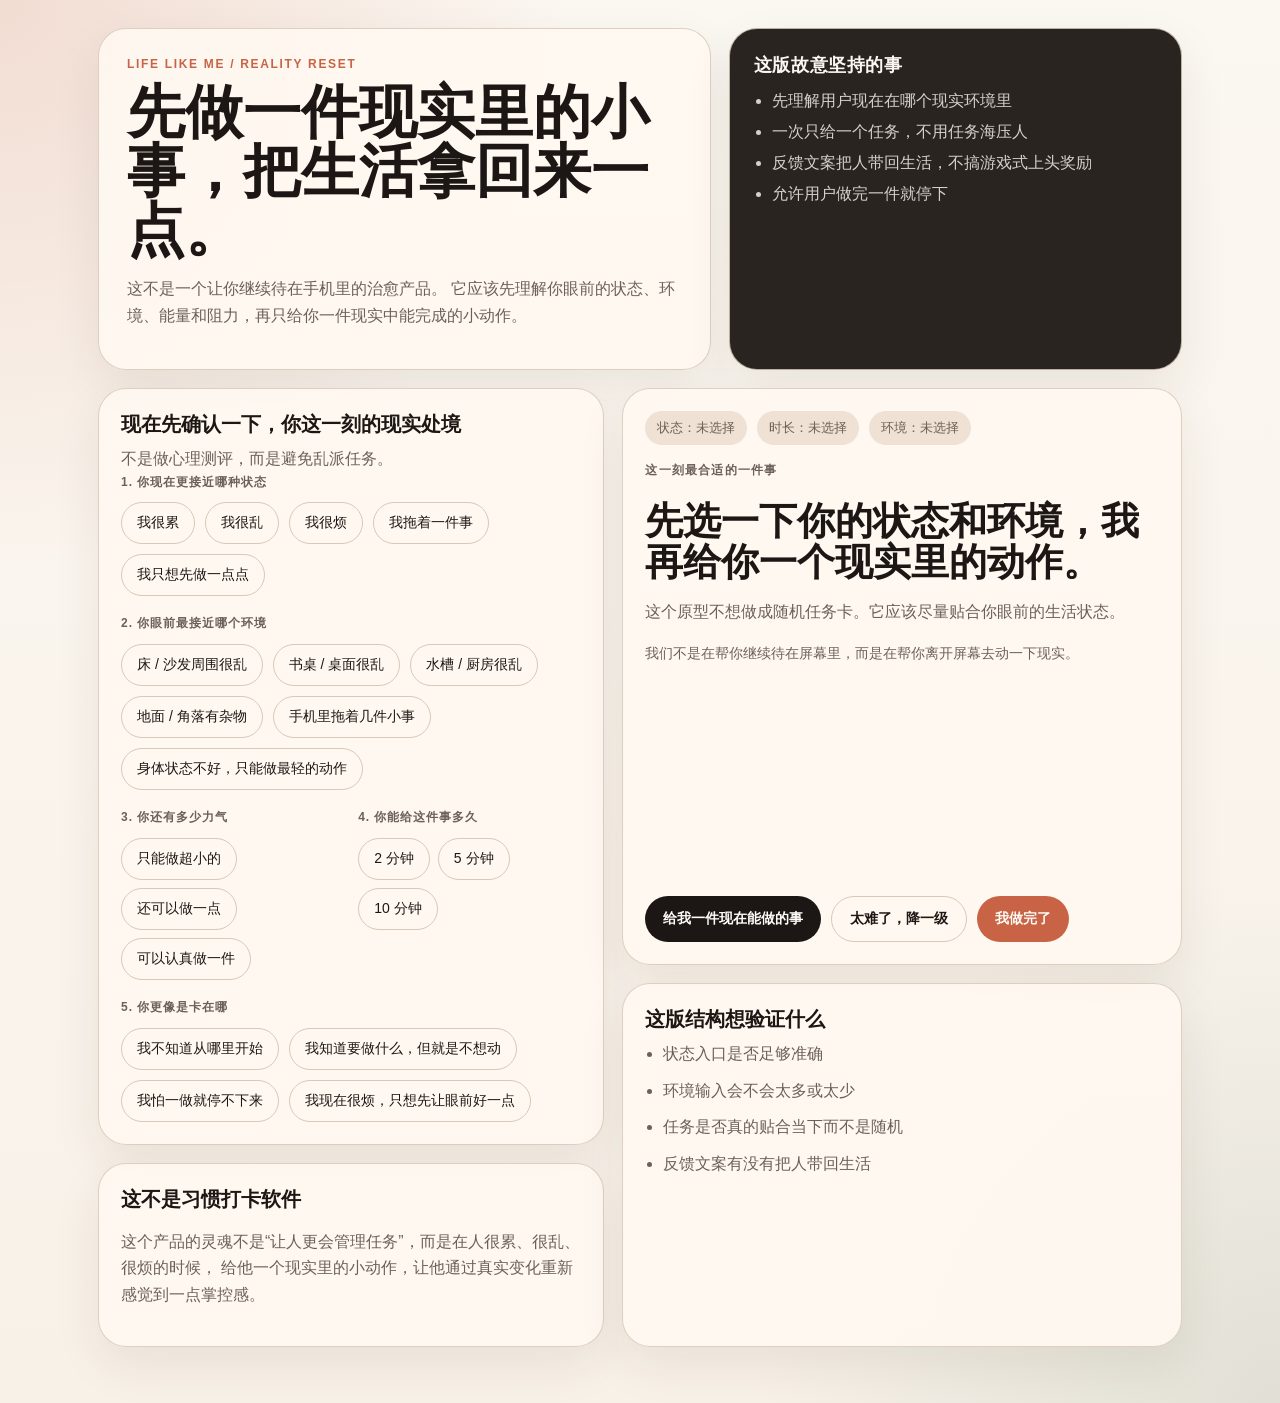
==== index.html @ c13af488 "Initial Life Like Me prototype" ====
<!doctype html>
<html lang="zh-CN">
<head>
  <meta charset="UTF-8">
  <meta name="viewport" content="width=device-width, initial-scale=1.0">
  <title>Life Like Me</title>
  <meta name="description" content="一个把用户从屏幕拉回现实生活的小程序原型。">
  <link rel="stylesheet" href="./assets/styles.css">
</head>
<body>
  <main class="page-shell">
    <section class="hero">
      <div class="hero-copy">
        <p class="eyebrow">Life Like Me / Reality Reset</p>
        <h1>先做一件现实里的小事，把生活拿回来一点。</h1>
        <p class="hero-text">
          这不是一个让你继续待在手机里的治愈产品。
          它应该先理解你眼前的状态、环境、能量和阻力，再只给你一件现实中能完成的小动作。
        </p>
      </div>
      <aside class="hero-aside">
        <h2>这版故意坚持的事</h2>
        <ul>
          <li>先理解用户现在在哪个现实环境里</li>
          <li>一次只给一个任务，不用任务海压人</li>
          <li>反馈文案把人带回生活，不搞游戏式上头奖励</li>
          <li>允许用户做完一件就停下</li>
        </ul>
      </aside>
    </section>

    <section class="content-grid">
      <div class="left-column">
        <section class="panel intake-panel">
          <div class="section-head">
            <h3>现在先确认一下，你这一刻的现实处境</h3>
            <p>不是做心理测评，而是避免乱派任务。</p>
          </div>

          <div class="field-group">
            <p class="field-label">1. 你现在更接近哪种状态</p>
            <div class="chips" id="stateChips"></div>
          </div>

          <div class="field-group">
            <p class="field-label">2. 你眼前最接近哪个环境</p>
            <div class="chips" id="environmentChips"></div>
          </div>

          <div class="field-group two-up">
            <div>
              <p class="field-label">3. 你还有多少力气</p>
              <div class="chips compact" id="energyChips"></div>
            </div>
            <div>
              <p class="field-label">4. 你能给这件事多久</p>
              <div class="chips compact" id="timeChips"></div>
            </div>
          </div>

          <div class="field-group">
            <p class="field-label">5. 你更像是卡在哪</p>
            <div class="chips" id="blockerChips"></div>
          </div>
        </section>

        <section class="panel soul-panel">
          <h3>这不是习惯打卡软件</h3>
          <p>
            这个产品的灵魂不是“让人更会管理任务”，而是在人很累、很乱、很烦的时候，
            给他一个现实里的小动作，让他通过真实变化重新感觉到一点掌控感。
          </p>
        </section>
      </div>

      <div class="right-column">
        <section class="panel task-panel">
          <div class="task-meta">
            <span class="pill" id="statePill">状态：未选择</span>
            <span class="pill" id="timePill">时长：未选择</span>
            <span class="pill" id="contextPill">环境：未选择</span>
          </div>

          <p class="task-kicker">这一刻最合适的一件事</p>
          <h2 class="task-title" id="taskTitle">先选一下你的状态和环境，我再给你一个现实里的动作。</h2>
          <p class="task-text" id="taskDescription">
            这个原型不想做成随机任务卡。它应该尽量贴合你眼前的生活状态。
          </p>
          <p class="task-why" id="taskWhy">
            我们不是在帮你继续待在屏幕里，而是在帮你离开屏幕去动一下现实。
          </p>

          <div class="actions">
            <button class="button button-primary" id="generateButton" type="button">给我一件现在能做的事</button>
            <button class="button button-secondary" id="easierButton" type="button">太难了，降一级</button>
            <button class="button button-accent" id="doneButton" type="button">我做完了</button>
          </div>
        </section>

        <section class="panel feedback-panel" id="feedbackCard">
          <p class="feedback-kicker">完成后的话</p>
          <p class="feedback-quote" id="feedbackQuote">这个地方现在更属于你了。</p>
          <p class="feedback-body" id="feedbackBody">
            一件也算，停在这里也可以。
          </p>
        </section>

        <section class="panel structure-panel">
          <h3>这版结构想验证什么</h3>
          <ul>
            <li>状态入口是否足够准确</li>
            <li>环境输入会不会太多或太少</li>
            <li>任务是否真的贴合当下而不是随机</li>
            <li>反馈文案有没有把人带回生活</li>
          </ul>
        </section>
      </div>
    </section>
  </main>

  <script src="./assets/app.js"></script>
</body>
</html>
---- assets/styles.css ----
:root {
  --paper: #f8f1e8;
  --paper-strong: #fff8f1;
  --ink: #1c1714;
  --muted: #6c6158;
  --line: #d8c9b8;
  --accent: #c86445;
  --accent-2: #577764;
  --soft-orange: #fff0e7;
  --soft-green: #eef4ef;
  --shadow: 0 18px 48px rgba(55, 34, 18, 0.08);
}

* {
  box-sizing: border-box;
}

html, body {
  margin: 0;
  padding: 0;
  min-height: 100%;
}

body {
  font-family: "Noto Sans SC", "PingFang SC", "Microsoft YaHei", sans-serif;
  color: var(--ink);
  background:
    radial-gradient(circle at left top, rgba(200, 100, 69, 0.18), transparent 30%),
    radial-gradient(circle at right bottom, rgba(87, 119, 100, 0.14), transparent 28%),
    linear-gradient(180deg, #fbf7f1 0%, var(--paper) 100%);
}

.page-shell {
  max-width: 1120px;
  margin: 0 auto;
  padding: 28px 18px 56px;
}

.hero {
  display: grid;
  grid-template-columns: 1.15fr 0.85fr;
  gap: 18px;
  margin-bottom: 18px;
}

.hero-copy,
.hero-aside,
.panel {
  background: rgba(255, 249, 241, 0.9);
  border: 1px solid rgba(216, 201, 184, 0.85);
  border-radius: 28px;
  box-shadow: var(--shadow);
}

.hero-copy {
  padding: 28px 28px 24px;
}

.hero-aside {
  padding: 24px;
  background: rgba(29, 23, 20, 0.94);
  color: #fbf6ef;
}

.eyebrow {
  margin: 0 0 12px;
  color: var(--accent);
  text-transform: uppercase;
  letter-spacing: 0.14em;
  font-size: 12px;
  font-weight: 700;
}

h1 {
  margin: 0 0 14px;
  font-family: "Georgia", "Times New Roman", serif;
  font-size: clamp(34px, 5vw, 58px);
  line-height: 1.02;
}

.hero-text,
.panel p,
.panel li {
  color: var(--muted);
  line-height: 1.65;
}

.hero-aside h2 {
  margin: 0 0 14px;
  font-size: 18px;
  letter-spacing: 0.03em;
}

.hero-aside ul {
  margin: 0;
  padding-left: 18px;
  display: grid;
  gap: 10px;
}

.hero-aside li {
  color: rgba(251, 246, 239, 0.82);
}

.content-grid {
  display: grid;
  grid-template-columns: 0.95fr 1.05fr;
  gap: 18px;
}

.left-column,
.right-column {
  display: grid;
  gap: 18px;
}

.panel {
  padding: 22px;
}

.section-head h3,
.panel h3 {
  margin: 0 0 8px;
  font-size: 20px;
}

.section-head p {
  margin: 0;
}

.field-group + .field-group {
  margin-top: 18px;
}

.field-label {
  margin: 0 0 10px;
  font-size: 12px;
  text-transform: uppercase;
  letter-spacing: 0.08em;
  font-weight: 700;
  color: var(--muted);
}

.two-up {
  display: grid;
  grid-template-columns: 1fr 1fr;
  gap: 14px;
}

.chips {
  display: flex;
  flex-wrap: wrap;
  gap: 10px;
}

.compact {
  gap: 8px;
}

.chip {
  border: 1px solid var(--line);
  background: var(--paper-strong);
  border-radius: 999px;
  padding: 11px 15px;
  color: var(--ink);
  font-size: 14px;
  cursor: pointer;
  transition: transform 140ms ease, border-color 140ms ease, background 140ms ease;
}

.chip:hover,
.chip.active {
  transform: translateY(-1px);
  border-color: var(--accent);
  background: var(--soft-orange);
}

.chip.alt:hover,
.chip.alt.active {
  border-color: var(--accent-2);
  background: var(--soft-green);
}

.task-panel {
  display: flex;
  flex-direction: column;
  gap: 16px;
  min-height: 430px;
}

.task-meta {
  display: flex;
  flex-wrap: wrap;
  gap: 10px;
}

.pill {
  background: #efe2d4;
  border-radius: 999px;
  padding: 8px 12px;
  font-size: 13px;
  color: var(--muted);
}

.task-kicker,
.feedback-kicker {
  margin: 0;
  font-size: 12px;
  text-transform: uppercase;
  letter-spacing: 0.1em;
  color: var(--accent);
  font-weight: 700;
}

.task-title {
  margin: 4px 0 0;
  font-family: "Georgia", "Times New Roman", serif;
  font-size: clamp(28px, 3.2vw, 38px);
  line-height: 1.08;
}

.task-text,
.task-why {
  margin: 0;
}

.task-why {
  font-size: 14px;
}

.actions {
  display: flex;
  flex-wrap: wrap;
  gap: 10px;
  margin-top: auto;
}

.button {
  border: 0;
  border-radius: 999px;
  padding: 13px 18px;
  cursor: pointer;
  font-size: 14px;
  font-weight: 700;
  transition: transform 140ms ease, opacity 140ms ease;
}

.button:hover {
  transform: translateY(-1px);
  opacity: 0.95;
}

.button-primary {
  background: var(--ink);
  color: #fffdf9;
}

.button-secondary {
  background: var(--paper-strong);
  color: var(--ink);
  border: 1px solid var(--line);
}

.button-accent {
  background: var(--accent);
  color: #fffaf6;
}

.feedback-panel {
  display: none;
}

.feedback-panel.show {
  display: block;
}

.feedback-quote {
  margin: 6px 0 12px;
  font-family: "Georgia", "Times New Roman", serif;
  font-size: 28px;
  line-height: 1.4;
  color: var(--ink);
}

.feedback-body {
  margin: 0;
}

.structure-panel ul {
  margin: 0;
  padding-left: 18px;
  display: grid;
  gap: 10px;
}

@media (max-width: 920px) {
  .hero,
  .content-grid,
  .two-up {
    grid-template-columns: 1fr;
  }

  .page-shell {
    padding: 18px 14px 40px;
  }
}
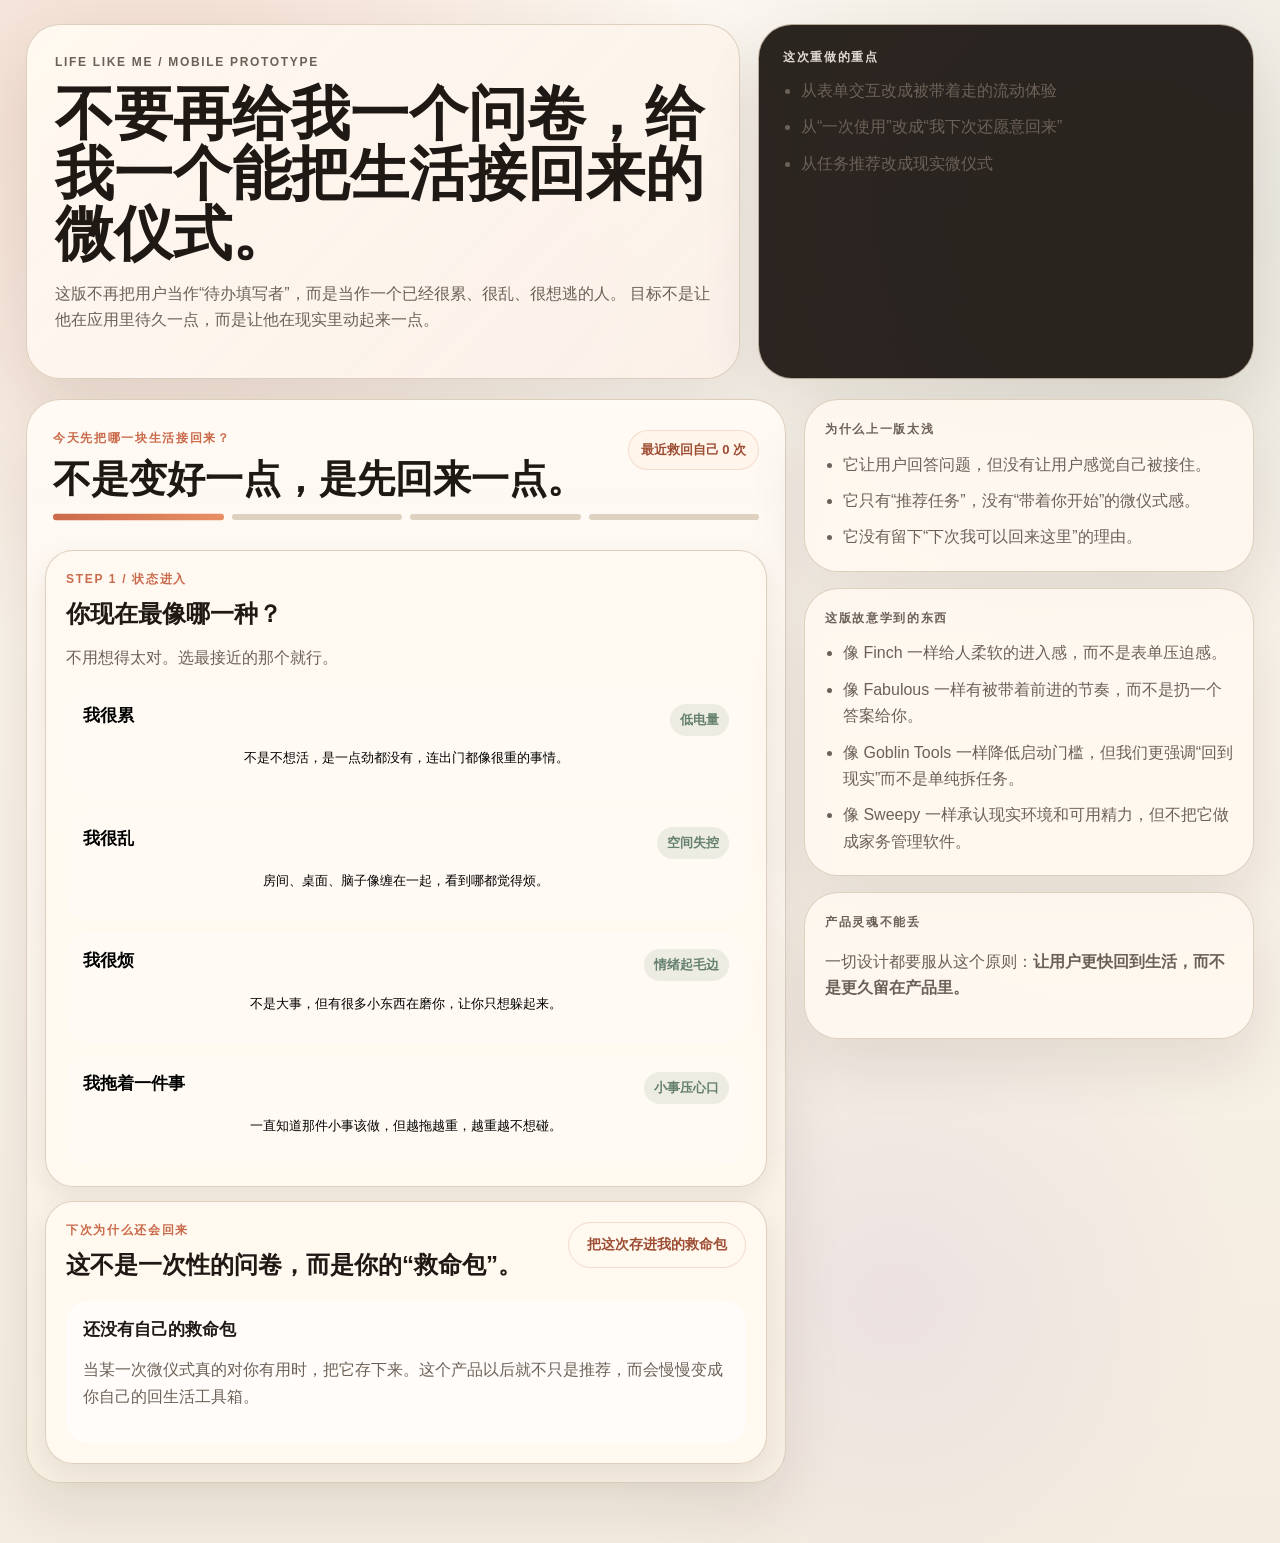
==== commit 521cebc7: "Redesign prototype flow and mobile interaction" ====
--- a/index.html
+++ b/index.html
@@ -4,117 +4,153 @@
   <meta charset="UTF-8">
   <meta name="viewport" content="width=device-width, initial-scale=1.0">
   <title>Life Like Me</title>
-  <meta name="description" content="一个把用户从屏幕拉回现实生活的小程序原型。">
+  <meta name="description" content="一个把人从网络里轻轻带回现实生活的微仪式产品原型。">
   <link rel="stylesheet" href="./assets/styles.css">
 </head>
 <body>
   <main class="page-shell">
-    <section class="hero">
-      <div class="hero-copy">
-        <p class="eyebrow">Life Like Me / Reality Reset</p>
-        <h1>先做一件现实里的小事，把生活拿回来一点。</h1>
-        <p class="hero-text">
-          这不是一个让你继续待在手机里的治愈产品。
-          它应该先理解你眼前的状态、环境、能量和阻力，再只给你一件现实中能完成的小动作。
+    <section class="intro-band">
+      <div class="intro-copy">
+        <p class="eyebrow">Life Like Me / Mobile Prototype</p>
+        <h1>不要再给我一个问卷，给我一个能把生活接回来的微仪式。</h1>
+        <p>
+          这版不再把用户当作“待办填写者”，而是当作一个已经很累、很乱、很想逃的人。
+          目标不是让他在应用里待久一点，而是让他在现实里动起来一点。
         </p>
       </div>
-      <aside class="hero-aside">
-        <h2>这版故意坚持的事</h2>
+      <div class="intro-note">
+        <p class="note-label">这次重做的重点</p>
         <ul>
-          <li>先理解用户现在在哪个现实环境里</li>
-          <li>一次只给一个任务，不用任务海压人</li>
-          <li>反馈文案把人带回生活，不搞游戏式上头奖励</li>
-          <li>允许用户做完一件就停下</li>
+          <li>从表单交互改成被带着走的流动体验</li>
+          <li>从“一次使用”改成“我下次还愿意回来”</li>
+          <li>从任务推荐改成现实微仪式</li>
         </ul>
-      </aside>
+      </div>
     </section>
 
-    <section class="content-grid">
-      <div class="left-column">
-        <section class="panel intake-panel">
-          <div class="section-head">
-            <h3>现在先确认一下，你这一刻的现实处境</h3>
-            <p>不是做心理测评，而是避免乱派任务。</p>
+    <section class="experience-grid">
+      <section class="phone-stage">
+        <div class="phone-shell">
+          <div class="phone-topbar">
+            <div>
+              <p class="top-label">今天先把哪一块生活接回来？</p>
+              <h2 class="top-title">不是变好一点，是先回来一点。</h2>
+            </div>
+            <div class="return-chip" id="returnChip">最近救回自己 0 次</div>
           </div>
 
-          <div class="field-group">
-            <p class="field-label">1. 你现在更接近哪种状态</p>
-            <div class="chips" id="stateChips"></div>
+          <div class="progress-strip">
+            <div class="progress-dot is-active" data-step-dot="0"></div>
+            <div class="progress-dot" data-step-dot="1"></div>
+            <div class="progress-dot" data-step-dot="2"></div>
+            <div class="progress-dot" data-step-dot="3"></div>
           </div>
 
-          <div class="field-group">
-            <p class="field-label">2. 你眼前最接近哪个环境</p>
-            <div class="chips" id="environmentChips"></div>
-          </div>
+          <section class="panel hero-panel is-active" data-step="0">
+            <p class="panel-kicker">Step 1 / 状态进入</p>
+            <h3>你现在最像哪一种？</h3>
+            <p class="panel-copy">不用想得太对。选最接近的那个就行。</p>
+            <div class="state-stack" id="stateCards"></div>
+          </section>
 
-          <div class="field-group two-up">
-            <div>
-              <p class="field-label">3. 你还有多少力气</p>
-              <div class="chips compact" id="energyChips"></div>
+          <section class="panel scene-panel" data-step="1">
+            <p class="panel-kicker">Step 2 / 现实落点</p>
+            <h3>你现在最卡的是哪里？</h3>
+            <p class="panel-copy">不是泛泛地说“我很乱”，而是这一刻最难受的是哪一块现实。</p>
+            <div class="scene-grid" id="sceneCards"></div>
+          </section>
+
+          <section class="panel support-panel" data-step="2">
+            <p class="panel-kicker">Step 3 / 帮法选择</p>
+            <h3>这一次，你想怎么被帮？</h3>
+            <p class="panel-copy">你只选这一刻需要的帮法，不需要一次把自己修好。</p>
+            <div class="support-list" id="supportCards"></div>
+          </section>
+
+          <section class="panel ritual-panel" data-step="3">
+            <div class="ritual-meta">
+              <span class="meta-pill" id="statePill">状态：未选择</span>
+              <span class="meta-pill" id="scenePill">场景：未选择</span>
             </div>
-            <div>
-              <p class="field-label">4. 你能给这件事多久</p>
-              <div class="chips compact" id="timeChips"></div>
+
+            <p class="panel-kicker">Step 4 / 现实微仪式</p>
+            <h3 class="ritual-title" id="ritualTitle">先选前面的状态，我再把这一刻的微仪式递给你。</h3>
+            <p class="ritual-subtitle" id="ritualSubtitle">这次不是问卷终点，而是一次现实中的开始。</p>
+
+            <div class="ritual-card">
+              <div class="ritual-body">
+                <p class="ritual-body-kicker">现在只做这一件</p>
+                <ol class="ritual-steps" id="ritualSteps">
+                  <li>先选你现在最接近的状态</li>
+                  <li>再告诉我现实里最卡的是哪里</li>
+                  <li>再选这次你想怎么被帮</li>
+                </ol>
+              </div>
+              <div class="ritual-footer">
+                <p class="timer-label">这次给自己多久？</p>
+                <div class="timer-row" id="timerChips"></div>
+                <div class="timer-box">
+                  <div>
+                    <p class="timer-caption">现在这个微仪式会持续</p>
+                    <p class="timer-value" id="timerValue">02:00</p>
+                  </div>
+                  <div class="timer-actions">
+                    <button class="button button-primary" id="startButton" type="button">开始这次微仪式</button>
+                    <button class="button button-secondary" id="lighterButton" type="button">太重了，换更轻的</button>
+                  </div>
+                </div>
+              </div>
             </div>
-          </div>
 
-          <div class="field-group">
-            <p class="field-label">5. 你更像是卡在哪</p>
-            <div class="chips" id="blockerChips"></div>
-          </div>
+            <div class="live-prompt" id="livePrompt">
+              <p>先做这一件就够了。做完停下，也算把自己接回来了一点。</p>
+            </div>
+
+            <div class="completion-panel" id="completionPanel">
+              <p class="completion-kicker">做完以后，现实里有什么变了？</p>
+              <div class="completion-options" id="completionOptions"></div>
+              <div class="completion-result" id="completionResult"></div>
+            </div>
+          </section>
+
+          <section class="panel revisit-panel">
+            <div class="revisit-head">
+              <div>
+                <p class="panel-kicker">下次为什么还会回来</p>
+                <h3>这不是一次性的问卷，而是你的“救命包”。</h3>
+              </div>
+              <button class="button button-ghost" id="savePackButton" type="button">把这次存进我的救命包</button>
+            </div>
+            <div class="saved-packs" id="savedPacks"></div>
+          </section>
+        </div>
+      </section>
+
+      <aside class="strategy-column">
+        <section class="strategy-card">
+          <p class="strategy-kicker">为什么上一版太浅</p>
+          <ul>
+            <li>它让用户回答问题，但没有让用户感觉自己被接住。</li>
+            <li>它只有“推荐任务”，没有“带着你开始”的微仪式感。</li>
+            <li>它没有留下“下次我可以回来这里”的理由。</li>
+          </ul>
         </section>
 
-        <section class="panel soul-panel">
-          <h3>这不是习惯打卡软件</h3>
-          <p>
-            这个产品的灵魂不是“让人更会管理任务”，而是在人很累、很乱、很烦的时候，
-            给他一个现实里的小动作，让他通过真实变化重新感觉到一点掌控感。
-          </p>
-        </section>
-      </div>
-
-      <div class="right-column">
-        <section class="panel task-panel">
-          <div class="task-meta">
-            <span class="pill" id="statePill">状态：未选择</span>
-            <span class="pill" id="timePill">时长：未选择</span>
-            <span class="pill" id="contextPill">环境：未选择</span>
-          </div>
-
-          <p class="task-kicker">这一刻最合适的一件事</p>
-          <h2 class="task-title" id="taskTitle">先选一下你的状态和环境，我再给你一个现实里的动作。</h2>
-          <p class="task-text" id="taskDescription">
-            这个原型不想做成随机任务卡。它应该尽量贴合你眼前的生活状态。
-          </p>
-          <p class="task-why" id="taskWhy">
-            我们不是在帮你继续待在屏幕里，而是在帮你离开屏幕去动一下现实。
-          </p>
-
-          <div class="actions">
-            <button class="button button-primary" id="generateButton" type="button">给我一件现在能做的事</button>
-            <button class="button button-secondary" id="easierButton" type="button">太难了，降一级</button>
-            <button class="button button-accent" id="doneButton" type="button">我做完了</button>
-          </div>
+        <section class="strategy-card">
+          <p class="strategy-kicker">这版故意学到的东西</p>
+          <ul>
+            <li>像 Finch 一样给人柔软的进入感，而不是表单压迫感。</li>
+            <li>像 Fabulous 一样有被带着前进的节奏，而不是扔一个答案给你。</li>
+            <li>像 Goblin Tools 一样降低启动门槛，但我们更强调“回到现实”而不是单纯拆任务。</li>
+            <li>像 Sweepy 一样承认现实环境和可用精力，但不把它做成家务管理软件。</li>
+          </ul>
         </section>
 
-        <section class="panel feedback-panel" id="feedbackCard">
-          <p class="feedback-kicker">完成后的话</p>
-          <p class="feedback-quote" id="feedbackQuote">这个地方现在更属于你了。</p>
-          <p class="feedback-body" id="feedbackBody">
-            一件也算，停在这里也可以。
-          </p>
+        <section class="strategy-card">
+          <p class="strategy-kicker">产品灵魂不能丢</p>
+          <p>一切设计都要服从这个原则：<strong>让用户更快回到生活，而不是更久留在产品里。</strong></p>
         </section>
-
-        <section class="panel structure-panel">
-          <h3>这版结构想验证什么</h3>
-          <ul>
-            <li>状态入口是否足够准确</li>
-            <li>环境输入会不会太多或太少</li>
-            <li>任务是否真的贴合当下而不是随机</li>
-            <li>反馈文案有没有把人带回生活</li>
-          </ul>
-        </section>
-      </div>
+      </aside>
     </section>
   </main>
 
--- a/assets/styles.css
+++ b/assets/styles.css
@@ -1,306 +1,402 @@
 :root {
-  --paper: #f8f1e8;
-  --paper-strong: #fff8f1;
-  --ink: #1c1714;
+  --paper: #f4ecdf;
+  --paper-strong: rgba(255, 249, 241, 0.95);
+  --paper-dark: #1f1915;
+  --ink: #1f1915;
   --muted: #6c6158;
-  --line: #d8c9b8;
-  --accent: #c86445;
-  --accent-2: #577764;
-  --soft-orange: #fff0e7;
-  --soft-green: #eef4ef;
-  --shadow: 0 18px 48px rgba(55, 34, 18, 0.08);
-}
-
-* {
-  box-sizing: border-box;
-}
-
-html, body {
-  margin: 0;
-  padding: 0;
-  min-height: 100%;
-}
+  --line: #d7c7b4;
+  --accent: #ca6a4a;
+  --accent-deep: #9e4d33;
+  --sage: #65806f;
+  --sage-soft: #edf4ef;
+  --peach-soft: #fff0e8;
+  --lavender-soft: #f4efff;
+  --shadow: 0 28px 60px rgba(41, 24, 10, 0.09);
+  --shadow-light: 0 10px 28px rgba(41, 24, 10, 0.08);
+  --radius-xl: 34px;
+  --radius-lg: 24px;
+  --radius-md: 18px;
+}
+
+* { box-sizing: border-box; }
+html, body { margin: 0; padding: 0; min-height: 100%; }
 
 body {
   font-family: "Noto Sans SC", "PingFang SC", "Microsoft YaHei", sans-serif;
   color: var(--ink);
   background:
-    radial-gradient(circle at left top, rgba(200, 100, 69, 0.18), transparent 30%),
-    radial-gradient(circle at right bottom, rgba(87, 119, 100, 0.14), transparent 28%),
-    linear-gradient(180deg, #fbf7f1 0%, var(--paper) 100%);
+    radial-gradient(circle at 12% 8%, rgba(202, 106, 74, 0.2), transparent 30%),
+    radial-gradient(circle at 88% 14%, rgba(101, 128, 111, 0.16), transparent 26%),
+    radial-gradient(circle at 70% 84%, rgba(182, 150, 220, 0.14), transparent 22%),
+    linear-gradient(180deg, #fbf6ef 0%, var(--paper) 100%);
 }
 
 .page-shell {
-  max-width: 1120px;
+  max-width: 1260px;
   margin: 0 auto;
-  padding: 28px 18px 56px;
-}
-
-.hero {
+  padding: 24px 16px 60px;
+}
+
+.intro-band,
+.experience-grid {
   display: grid;
-  grid-template-columns: 1.15fr 0.85fr;
   gap: 18px;
-  margin-bottom: 18px;
-}
-
-.hero-copy,
-.hero-aside,
-.panel {
-  background: rgba(255, 249, 241, 0.9);
-  border: 1px solid rgba(216, 201, 184, 0.85);
-  border-radius: 28px;
+}
+
+.intro-band { grid-template-columns: 1.18fr 0.82fr; margin-bottom: 20px; }
+.experience-grid { grid-template-columns: minmax(0, 760px) minmax(280px, 1fr); align-items: start; }
+
+.intro-copy,
+.intro-note,
+.phone-shell,
+.strategy-card {
+  border: 1px solid rgba(215, 199, 180, 0.82);
+  border-radius: var(--radius-xl);
   box-shadow: var(--shadow);
 }
 
-.hero-copy {
-  padding: 28px 28px 24px;
-}
-
-.hero-aside {
+.intro-copy {
+  padding: 28px;
+  background: linear-gradient(135deg, rgba(255, 249, 241, 0.98), rgba(251, 240, 232, 0.92));
+}
+
+.intro-note {
   padding: 24px;
-  background: rgba(29, 23, 20, 0.94);
-  color: #fbf6ef;
-}
-
-.eyebrow {
+  background: rgba(30, 24, 20, 0.94);
+  color: rgba(255, 248, 241, 0.95);
+}
+
+.eyebrow,
+.note-label,
+.panel-kicker,
+.strategy-kicker,
+.top-label,
+.completion-kicker,
+.ritual-body-kicker {
   margin: 0 0 12px;
-  color: var(--accent);
+  font-size: 12px;
   text-transform: uppercase;
   letter-spacing: 0.14em;
-  font-size: 12px;
   font-weight: 700;
 }
+
+.eyebrow,
+.panel-kicker,
+.top-label,
+.completion-kicker,
+.ritual-body-kicker { color: var(--accent); }
+
+.note-label,
+.intro-note li,
+.intro-note p { color: rgba(255, 248, 241, 0.86); }
 
 h1 {
   margin: 0 0 14px;
   font-family: "Georgia", "Times New Roman", serif;
-  font-size: clamp(34px, 5vw, 58px);
+  font-size: clamp(34px, 4.6vw, 62px);
   line-height: 1.02;
 }
 
-.hero-text,
-.panel p,
-.panel li {
+.intro-copy p,
+.intro-note li,
+.strategy-card p,
+.strategy-card li,
+.panel-copy,
+.ritual-subtitle,
+.saved-pack-copy,
+.completion-result,
+.live-prompt p {
+  line-height: 1.65;
   color: var(--muted);
-  line-height: 1.65;
-}
-
-.hero-aside h2 {
-  margin: 0 0 14px;
-  font-size: 18px;
-  letter-spacing: 0.03em;
-}
-
-.hero-aside ul {
+}
+
+.intro-note ul,
+.strategy-card ul {
   margin: 0;
   padding-left: 18px;
   display: grid;
   gap: 10px;
 }
 
-.hero-aside li {
-  color: rgba(251, 246, 239, 0.82);
-}
-
-.content-grid {
+.phone-shell {
+  background: linear-gradient(180deg, rgba(255, 250, 244, 0.98), rgba(247, 238, 226, 0.96));
+  padding: 18px;
+}
+
+.phone-topbar,
+.revisit-head {
+  display: flex;
+  justify-content: space-between;
+  align-items: start;
+  gap: 12px;
+}
+
+.phone-topbar { padding: 12px 8px 14px; }
+
+.top-title,
+.ritual-title {
+  margin: 0;
+  font-family: "Georgia", "Times New Roman", serif;
+  line-height: 1.08;
+}
+
+.top-title { font-size: clamp(26px, 4vw, 38px); }
+.ritual-title { font-size: clamp(26px, 4vw, 38px); margin-bottom: 10px; }
+
+.return-chip,
+.meta-pill,
+.badge {
+  border-radius: 999px;
+  font-size: 13px;
+  font-weight: 700;
+}
+
+.return-chip {
+  flex-shrink: 0;
+  background: #fff5eb;
+  color: var(--accent-deep);
+  border: 1px solid rgba(202, 106, 74, 0.18);
+  padding: 10px 12px;
+}
+
+.progress-strip {
   display: grid;
-  grid-template-columns: 0.95fr 1.05fr;
-  gap: 18px;
-}
-
-.left-column,
-.right-column {
+  grid-template-columns: repeat(4, 1fr);
+  gap: 8px;
+  padding: 0 8px 16px;
+}
+
+.progress-dot {
+  height: 6px;
+  border-radius: 999px;
+  background: rgba(216, 199, 180, 0.8);
+  transition: transform 180ms ease, background 180ms ease;
+}
+
+.progress-dot.is-active {
+  background: linear-gradient(90deg, var(--accent), #e88f64);
+  transform: scaleY(1.1);
+}
+
+.panel {
+  display: none;
+  background: var(--paper-strong);
+  border: 1px solid rgba(215, 199, 180, 0.82);
+  border-radius: 28px;
+  box-shadow: var(--shadow-light);
+  padding: 20px;
+  margin-top: 14px;
+}
+
+.panel.is-active,
+.revisit-panel { display: block; }
+
+.panel h3 { margin: 0 0 8px; font-size: 24px; line-height: 1.2; }
+
+.state-stack,
+.scene-grid,
+.support-list,
+.completion-options,
+.saved-packs {
   display: grid;
-  gap: 18px;
-}
-
-.panel {
-  padding: 22px;
-}
-
-.section-head h3,
-.panel h3 {
-  margin: 0 0 8px;
-  font-size: 20px;
-}
-
-.section-head p {
-  margin: 0;
-}
-
-.field-group + .field-group {
-  margin-top: 18px;
-}
-
-.field-label {
-  margin: 0 0 10px;
-  font-size: 12px;
-  text-transform: uppercase;
-  letter-spacing: 0.08em;
-  font-weight: 700;
-  color: var(--muted);
-}
-
-.two-up {
-  display: grid;
-  grid-template-columns: 1fr 1fr;
-  gap: 14px;
-}
-
-.chips {
+  gap: 12px;
+  margin-top: 14px;
+}
+
+.state-card,
+.scene-card,
+.support-card,
+.completion-button,
+.saved-pack {
+  border: 1px solid transparent;
+  background: #fffaf3;
+  border-radius: 22px;
+  padding: 16px;
+  cursor: pointer;
+  transition: transform 160ms ease, border-color 160ms ease, box-shadow 160ms ease, background 160ms ease;
+}
+
+.state-card:hover,
+.scene-card:hover,
+.support-card:hover,
+.completion-button:hover,
+.saved-pack:hover {
+  transform: translateY(-2px);
+  box-shadow: 0 12px 26px rgba(41, 24, 10, 0.08);
+}
+
+.state-card.is-selected,
+.scene-card.is-selected,
+.support-card.is-selected,
+.completion-button.is-selected,
+.saved-pack.is-selected {
+  border-color: rgba(202, 106, 74, 0.48);
+  background: var(--peach-soft);
+}
+
+.state-card-head,
+.scene-card-head,
+.support-card-head,
+.saved-pack-head {
+  display: flex;
+  justify-content: space-between;
+  gap: 10px;
+  margin-bottom: 8px;
+}
+
+.state-card-title,
+.scene-card-title,
+.support-card-title,
+.saved-pack-title {
+  font-weight: 800;
+  font-size: 17px;
+}
+
+.badge {
+  background: rgba(101, 128, 111, 0.12);
+  color: var(--sage);
+  padding: 7px 10px;
+}
+
+.ritual-meta {
   display: flex;
   flex-wrap: wrap;
+  gap: 8px;
+  margin-bottom: 12px;
+}
+
+.meta-pill {
+  padding: 8px 12px;
+  background: #efe4d7;
+  color: var(--muted);
+}
+
+.ritual-card {
+  margin-top: 16px;
+  border-radius: 24px;
+  overflow: hidden;
+  border: 1px solid rgba(202, 106, 74, 0.16);
+  background: linear-gradient(180deg, #fff9f2, #fff2e8);
+}
+
+.ritual-body,
+.ritual-footer { padding: 18px; }
+.ritual-body { border-bottom: 1px solid rgba(202, 106, 74, 0.12); }
+
+.ritual-steps {
+  margin: 10px 0 0 20px;
+  padding: 0;
+  display: grid;
   gap: 10px;
-}
-
-.compact {
-  gap: 8px;
-}
-
-.chip {
-  border: 1px solid var(--line);
-  background: var(--paper-strong);
-  border-radius: 999px;
-  padding: 11px 15px;
-  color: var(--ink);
-  font-size: 14px;
-  cursor: pointer;
-  transition: transform 140ms ease, border-color 140ms ease, background 140ms ease;
-}
-
-.chip:hover,
-.chip.active {
-  transform: translateY(-1px);
-  border-color: var(--accent);
-  background: var(--soft-orange);
-}
-
-.chip.alt:hover,
-.chip.alt.active {
-  border-color: var(--accent-2);
-  background: var(--soft-green);
-}
-
-.task-panel {
-  display: flex;
-  flex-direction: column;
-  gap: 16px;
-  min-height: 430px;
-}
-
-.task-meta {
+  line-height: 1.58;
+}
+
+.timer-row,
+.timer-actions {
   display: flex;
   flex-wrap: wrap;
-  gap: 10px;
-}
-
-.pill {
-  background: #efe2d4;
+  gap: 8px;
+}
+
+.timer-label,
+.timer-caption { margin: 0 0 10px; color: var(--muted); font-size: 13px; }
+
+.timer-chip,
+.button {
   border-radius: 999px;
-  padding: 8px 12px;
-  font-size: 13px;
-  color: var(--muted);
-}
-
-.task-kicker,
-.feedback-kicker {
-  margin: 0;
-  font-size: 12px;
-  text-transform: uppercase;
-  letter-spacing: 0.1em;
-  color: var(--accent);
-  font-weight: 700;
-}
-
-.task-title {
-  margin: 4px 0 0;
-  font-family: "Georgia", "Times New Roman", serif;
-  font-size: clamp(28px, 3.2vw, 38px);
-  line-height: 1.08;
-}
-
-.task-text,
-.task-why {
-  margin: 0;
-}
-
-.task-why {
   font-size: 14px;
-}
-
-.actions {
+  font-weight: 800;
+  cursor: pointer;
+}
+
+.timer-chip {
+  border: 1px solid rgba(202, 106, 74, 0.18);
+  background: rgba(255, 255, 255, 0.68);
+  color: var(--ink);
+  padding: 10px 14px;
+}
+
+.timer-chip.is-selected {
+  background: rgba(202, 106, 74, 0.14);
+  border-color: rgba(202, 106, 74, 0.44);
+}
+
+.timer-box {
   display: flex;
   flex-wrap: wrap;
-  gap: 10px;
-  margin-top: auto;
+  justify-content: space-between;
+  align-items: end;
+  gap: 14px;
+}
+
+.timer-value {
+  margin: 2px 0 0;
+  font-size: 46px;
+  font-weight: 800;
+  letter-spacing: -0.04em;
 }
 
 .button {
   border: 0;
-  border-radius: 999px;
   padding: 13px 18px;
-  cursor: pointer;
-  font-size: 14px;
-  font-weight: 700;
-  transition: transform 140ms ease, opacity 140ms ease;
-}
-
-.button:hover {
-  transform: translateY(-1px);
-  opacity: 0.95;
-}
-
-.button-primary {
-  background: var(--ink);
-  color: #fffdf9;
-}
-
+  transition: transform 160ms ease, opacity 160ms ease;
+}
+
+.button:hover { transform: translateY(-1px); opacity: 0.96; }
+
+.button-primary { background: var(--paper-dark); color: #fff9f3; }
 .button-secondary {
-  background: var(--paper-strong);
+  background: rgba(255, 255, 255, 0.8);
   color: var(--ink);
-  border: 1px solid var(--line);
-}
-
-.button-accent {
-  background: var(--accent);
-  color: #fffaf6;
-}
-
-.feedback-panel {
-  display: none;
-}
-
-.feedback-panel.show {
-  display: block;
-}
-
-.feedback-quote {
-  margin: 6px 0 12px;
-  font-family: "Georgia", "Times New Roman", serif;
-  font-size: 28px;
-  line-height: 1.4;
-  color: var(--ink);
-}
-
-.feedback-body {
-  margin: 0;
-}
-
-.structure-panel ul {
-  margin: 0;
-  padding-left: 18px;
-  display: grid;
-  gap: 10px;
-}
-
-@media (max-width: 920px) {
-  .hero,
-  .content-grid,
-  .two-up {
-    grid-template-columns: 1fr;
-  }
-
-  .page-shell {
-    padding: 18px 14px 40px;
-  }
-}
+  border: 1px solid rgba(215, 199, 180, 0.94);
+}
+.button-ghost {
+  background: transparent;
+  color: var(--accent-deep);
+  border: 1px solid rgba(202, 106, 74, 0.22);
+}
+
+.live-prompt,
+.completion-result {
+  margin-top: 14px;
+  padding: 14px 16px;
+  border-radius: 18px;
+}
+
+.live-prompt { background: var(--sage-soft); color: var(--sage); font-weight: 700; }
+.completion-result { background: var(--lavender-soft); display: none; }
+.completion-result.is-visible { display: block; }
+
+.strategy-column { display: grid; gap: 16px; }
+.strategy-card { padding: 20px; background: rgba(255, 249, 241, 0.88); }
+.strategy-kicker { color: var(--sage); }
+
+.saved-pack.empty {
+  cursor: default;
+  border-style: dashed;
+  background: rgba(255, 255, 255, 0.62);
+}
+
+.saved-pack.empty:hover { transform: none; box-shadow: none; }
+
+@media (max-width: 1040px) {
+  .intro-band,
+  .experience-grid { grid-template-columns: 1fr; }
+}
+
+@media (max-width: 720px) {
+  .page-shell { padding: 16px 12px 40px; }
+  .intro-copy,
+  .intro-note,
+  .phone-shell,
+  .strategy-card,
+  .panel { padding: 18px; border-radius: 26px; }
+  h1 { font-size: 38px; }
+  .top-title { font-size: 30px; }
+  .phone-topbar,
+  .revisit-head,
+  .timer-box { display: grid; }
+  .return-chip { justify-self: start; }
+  .button,
+  .timer-chip { width: 100%; }
+}
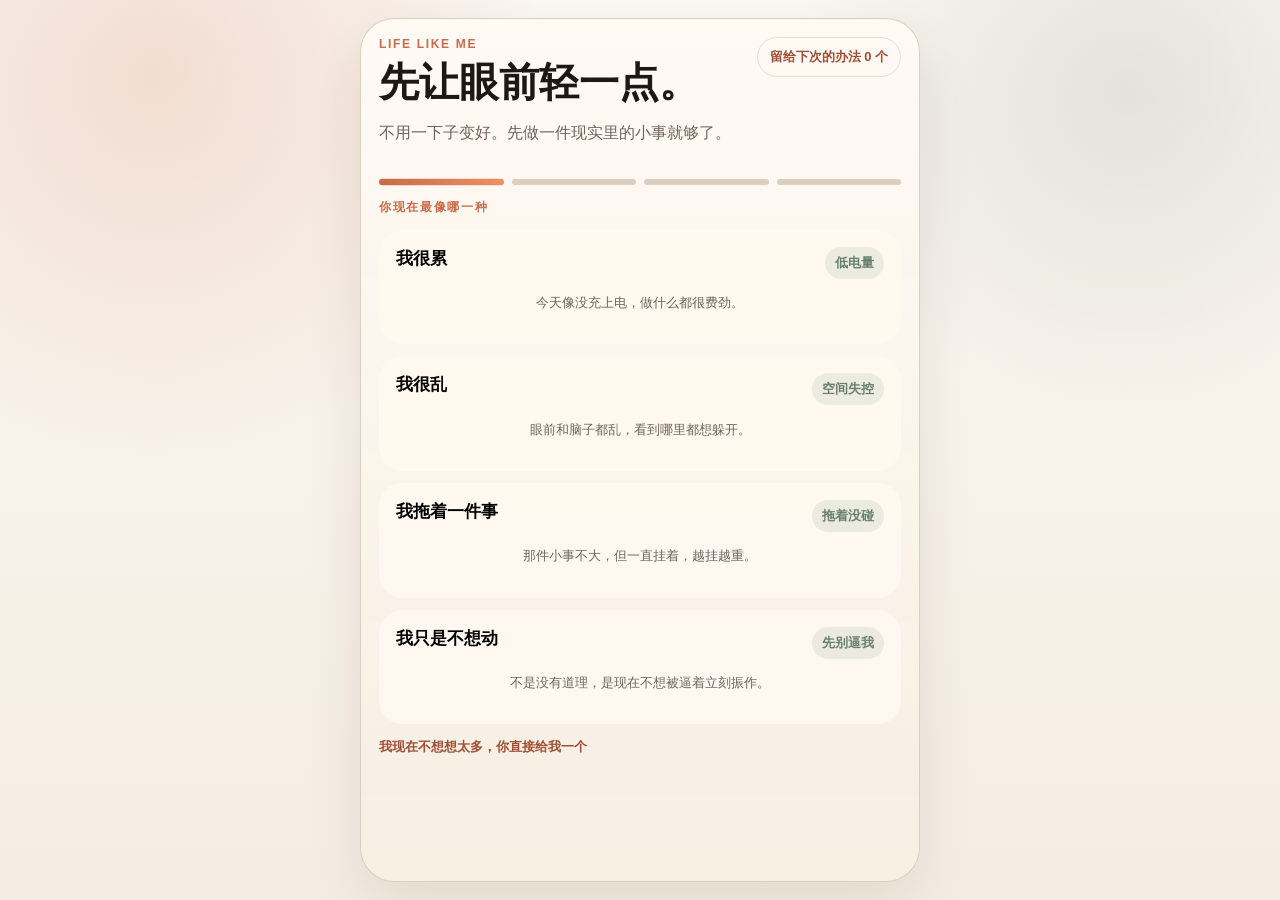
==== commit c1bdbcfb: "Refine copy and make ritual flow more interactive" ====
--- a/index.html
+++ b/index.html
@@ -4,153 +4,113 @@
   <meta charset="UTF-8">
   <meta name="viewport" content="width=device-width, initial-scale=1.0">
   <title>Life Like Me</title>
-  <meta name="description" content="一个把人从网络里轻轻带回现实生活的微仪式产品原型。">
+  <meta name="description" content="一个帮你在现实里先做一件小事、把生活接回来一点的原型。">
   <link rel="stylesheet" href="./assets/styles.css">
 </head>
 <body>
-  <main class="page-shell">
-    <section class="intro-band">
-      <div class="intro-copy">
-        <p class="eyebrow">Life Like Me / Mobile Prototype</p>
-        <h1>不要再给我一个问卷，给我一个能把生活接回来的微仪式。</h1>
-        <p>
-          这版不再把用户当作“待办填写者”，而是当作一个已经很累、很乱、很想逃的人。
-          目标不是让他在应用里待久一点，而是让他在现实里动起来一点。
-        </p>
+  <main class="app-shell">
+    <section class="app-frame">
+      <header class="app-header">
+        <div>
+          <p class="eyebrow">Life Like Me</p>
+          <h1>先让眼前轻一点。</h1>
+          <p class="subtitle">不用一下子变好。先做一件现实里的小事就够了。</p>
+        </div>
+        <button class="ghost-pill" id="savedEntry" type="button">留给下次的办法</button>
+      </header>
+
+      <div class="progress-row">
+        <div class="progress-dot is-active" data-progress="0"></div>
+        <div class="progress-dot" data-progress="1"></div>
+        <div class="progress-dot" data-progress="2"></div>
+        <div class="progress-dot" data-progress="3"></div>
       </div>
-      <div class="intro-note">
-        <p class="note-label">这次重做的重点</p>
-        <ul>
-          <li>从表单交互改成被带着走的流动体验</li>
-          <li>从“一次使用”改成“我下次还愿意回来”</li>
-          <li>从任务推荐改成现实微仪式</li>
-        </ul>
-      </div>
-    </section>
 
-    <section class="experience-grid">
-      <section class="phone-stage">
-        <div class="phone-shell">
-          <div class="phone-topbar">
-            <div>
-              <p class="top-label">今天先把哪一块生活接回来？</p>
-              <h2 class="top-title">不是变好一点，是先回来一点。</h2>
-            </div>
-            <div class="return-chip" id="returnChip">最近救回自己 0 次</div>
+      <section class="screen is-active" data-screen="state">
+        <p class="screen-kicker">你现在最像哪一种</p>
+        <div class="card-list" id="stateCards"></div>
+        <button class="text-button" id="quickDecide" type="button">我现在不想想太多，你直接给我一个</button>
+      </section>
+
+      <section class="screen" data-screen="scene">
+        <p class="screen-kicker">现在最卡的是哪一块</p>
+        <h2 class="screen-title" id="sceneHeading">我先知道你是卡在哪。</h2>
+        <div class="card-list" id="sceneCards"></div>
+        <button class="text-button" id="skipScene" type="button">这一题我不想答，你替我判断</button>
+      </section>
+
+      <section class="screen" data-screen="support">
+        <p class="screen-kicker">这一次，你想被怎么帮</p>
+        <div class="support-grid" id="supportCards"></div>
+      </section>
+
+      <section class="screen" data-screen="ritual">
+        <div class="meta-row">
+          <span class="meta-pill" id="statePill">状态：未选择</span>
+          <span class="meta-pill" id="scenePill">场景：未选择</span>
+        </div>
+        <p class="screen-kicker">给你的这一件事</p>
+        <h2 class="ritual-title" id="ritualTitle">先选前面的内容，我再把这一件事递给你。</h2>
+        <p class="ritual-copy" id="ritualCopy">我不会让你一下跳出当前状态，也不会硬塞一个不贴合的动作给你。</p>
+
+        <div class="ritual-box">
+          <div class="ritual-focus">
+            <p class="ritual-label">现在只做这一件</p>
+            <ol class="ritual-steps" id="ritualSteps">
+              <li>先选一个状态</li>
+              <li>再选一下眼前最卡的地方</li>
+              <li>再告诉我这次你更想被怎么帮</li>
+            </ol>
           </div>
 
-          <div class="progress-strip">
-            <div class="progress-dot is-active" data-step-dot="0"></div>
-            <div class="progress-dot" data-step-dot="1"></div>
-            <div class="progress-dot" data-step-dot="2"></div>
-            <div class="progress-dot" data-step-dot="3"></div>
+          <div class="ritual-side">
+            <p class="timer-label">给自己多久</p>
+            <div class="timer-chips" id="timerChips"></div>
+            <div class="timer-block">
+              <p class="timer-time" id="timerValue">02:00</p>
+              <p class="timer-note" id="timerNote">这次只做一个小回合，不扩展。</p>
+            </div>
           </div>
+        </div>
 
-          <section class="panel hero-panel is-active" data-step="0">
-            <p class="panel-kicker">Step 1 / 状态进入</p>
-            <h3>你现在最像哪一种？</h3>
-            <p class="panel-copy">不用想得太对。选最接近的那个就行。</p>
-            <div class="state-stack" id="stateCards"></div>
-          </section>
-
-          <section class="panel scene-panel" data-step="1">
-            <p class="panel-kicker">Step 2 / 现实落点</p>
-            <h3>你现在最卡的是哪里？</h3>
-            <p class="panel-copy">不是泛泛地说“我很乱”，而是这一刻最难受的是哪一块现实。</p>
-            <div class="scene-grid" id="sceneCards"></div>
-          </section>
-
-          <section class="panel support-panel" data-step="2">
-            <p class="panel-kicker">Step 3 / 帮法选择</p>
-            <h3>这一次，你想怎么被帮？</h3>
-            <p class="panel-copy">你只选这一刻需要的帮法，不需要一次把自己修好。</p>
-            <div class="support-list" id="supportCards"></div>
-          </section>
-
-          <section class="panel ritual-panel" data-step="3">
-            <div class="ritual-meta">
-              <span class="meta-pill" id="statePill">状态：未选择</span>
-              <span class="meta-pill" id="scenePill">场景：未选择</span>
-            </div>
-
-            <p class="panel-kicker">Step 4 / 现实微仪式</p>
-            <h3 class="ritual-title" id="ritualTitle">先选前面的状态，我再把这一刻的微仪式递给你。</h3>
-            <p class="ritual-subtitle" id="ritualSubtitle">这次不是问卷终点，而是一次现实中的开始。</p>
-
-            <div class="ritual-card">
-              <div class="ritual-body">
-                <p class="ritual-body-kicker">现在只做这一件</p>
-                <ol class="ritual-steps" id="ritualSteps">
-                  <li>先选你现在最接近的状态</li>
-                  <li>再告诉我现实里最卡的是哪里</li>
-                  <li>再选这次你想怎么被帮</li>
-                </ol>
-              </div>
-              <div class="ritual-footer">
-                <p class="timer-label">这次给自己多久？</p>
-                <div class="timer-row" id="timerChips"></div>
-                <div class="timer-box">
-                  <div>
-                    <p class="timer-caption">现在这个微仪式会持续</p>
-                    <p class="timer-value" id="timerValue">02:00</p>
-                  </div>
-                  <div class="timer-actions">
-                    <button class="button button-primary" id="startButton" type="button">开始这次微仪式</button>
-                    <button class="button button-secondary" id="lighterButton" type="button">太重了，换更轻的</button>
-                  </div>
-                </div>
-              </div>
-            </div>
-
-            <div class="live-prompt" id="livePrompt">
-              <p>先做这一件就够了。做完停下，也算把自己接回来了一点。</p>
-            </div>
-
-            <div class="completion-panel" id="completionPanel">
-              <p class="completion-kicker">做完以后，现实里有什么变了？</p>
-              <div class="completion-options" id="completionOptions"></div>
-              <div class="completion-result" id="completionResult"></div>
-            </div>
-          </section>
-
-          <section class="panel revisit-panel">
-            <div class="revisit-head">
-              <div>
-                <p class="panel-kicker">下次为什么还会回来</p>
-                <h3>这不是一次性的问卷，而是你的“救命包”。</h3>
-              </div>
-              <button class="button button-ghost" id="savePackButton" type="button">把这次存进我的救命包</button>
-            </div>
-            <div class="saved-packs" id="savedPacks"></div>
-          </section>
+        <div class="action-row">
+          <button class="primary-button" id="startButton" type="button">开始这一次</button>
+          <button class="secondary-button" id="lighterButton" type="button">换成更轻一点的</button>
         </div>
       </section>
 
-      <aside class="strategy-column">
-        <section class="strategy-card">
-          <p class="strategy-kicker">为什么上一版太浅</p>
-          <ul>
-            <li>它让用户回答问题，但没有让用户感觉自己被接住。</li>
-            <li>它只有“推荐任务”，没有“带着你开始”的微仪式感。</li>
-            <li>它没有留下“下次我可以回来这里”的理由。</li>
-          </ul>
-        </section>
+      <section class="screen focus-screen" data-screen="focus">
+        <p class="screen-kicker">现在先别往后想</p>
+        <h2 class="focus-title" id="focusTitle">就做这一件。</h2>
+        <p class="focus-copy" id="focusCopy">做完停下，也算把自己接回来了一点。</p>
+        <div class="focus-timer" id="focusTimer">02:00</div>
+        <div class="focus-step" id="focusStep">先把注意力放回眼前。</div>
+        <div class="action-row">
+          <button class="primary-button" id="doneButton" type="button">我做完了</button>
+          <button class="secondary-button" id="pauseButton" type="button">我就做到这里</button>
+        </div>
+      </section>
 
-        <section class="strategy-card">
-          <p class="strategy-kicker">这版故意学到的东西</p>
-          <ul>
-            <li>像 Finch 一样给人柔软的进入感，而不是表单压迫感。</li>
-            <li>像 Fabulous 一样有被带着前进的节奏，而不是扔一个答案给你。</li>
-            <li>像 Goblin Tools 一样降低启动门槛，但我们更强调“回到现实”而不是单纯拆任务。</li>
-            <li>像 Sweepy 一样承认现实环境和可用精力，但不把它做成家务管理软件。</li>
-          </ul>
-        </section>
+      <section class="screen" data-screen="complete">
+        <p class="screen-kicker">现在现实里有什么变了</p>
+        <div class="completion-list" id="completionList"></div>
+        <div class="afterglow" id="afterglow"></div>
+        <div class="action-row">
+          <button class="primary-button" id="saveMethod" type="button">把这个办法留到下次</button>
+          <button class="secondary-button" id="restartButton" type="button">再来一次</button>
+        </div>
+      </section>
 
-        <section class="strategy-card">
-          <p class="strategy-kicker">产品灵魂不能丢</p>
-          <p>一切设计都要服从这个原则：<strong>让用户更快回到生活，而不是更久留在产品里。</strong></p>
-        </section>
-      </aside>
+      <section class="saved-sheet" id="savedSheet">
+        <div class="saved-sheet-head">
+          <div>
+            <p class="screen-kicker">下次可以直接从这里开始</p>
+            <h2 class="sheet-title">留给下次的办法</h2>
+          </div>
+          <button class="ghost-pill" id="closeSaved" type="button">收起</button>
+        </div>
+        <div class="saved-list" id="savedList"></div>
+      </section>
     </section>
   </main>
 
--- a/assets/styles.css
+++ b/assets/styles.css
@@ -1,18 +1,16 @@
 :root {
-  --paper: #f4ecdf;
-  --paper-strong: rgba(255, 249, 241, 0.95);
-  --paper-dark: #1f1915;
-  --ink: #1f1915;
-  --muted: #6c6158;
-  --line: #d7c7b4;
-  --accent: #ca6a4a;
-  --accent-deep: #9e4d33;
-  --sage: #65806f;
-  --sage-soft: #edf4ef;
-  --peach-soft: #fff0e8;
-  --lavender-soft: #f4efff;
-  --shadow: 0 28px 60px rgba(41, 24, 10, 0.09);
-  --shadow-light: 0 10px 28px rgba(41, 24, 10, 0.08);
+  --paper: #f5ede3;
+  --card: rgba(255, 249, 241, 0.96);
+  --ink: #1e1815;
+  --muted: #6f645b;
+  --line: #d8c7b6;
+  --accent: #c96b4a;
+  --accent-soft: #fff0e8;
+  --accent-deep: #9e4f36;
+  --sage: #67806d;
+  --sage-soft: #edf5ef;
+  --shadow: 0 24px 60px rgba(40, 25, 12, 0.09);
+  --shadow-soft: 0 12px 26px rgba(40, 25, 12, 0.08);
   --radius-xl: 34px;
   --radius-lg: 24px;
   --radius-md: 18px;
@@ -25,378 +23,353 @@
   font-family: "Noto Sans SC", "PingFang SC", "Microsoft YaHei", sans-serif;
   color: var(--ink);
   background:
-    radial-gradient(circle at 12% 8%, rgba(202, 106, 74, 0.2), transparent 30%),
-    radial-gradient(circle at 88% 14%, rgba(101, 128, 111, 0.16), transparent 26%),
-    radial-gradient(circle at 70% 84%, rgba(182, 150, 220, 0.14), transparent 22%),
-    linear-gradient(180deg, #fbf6ef 0%, var(--paper) 100%);
-}
-
-.page-shell {
-  max-width: 1260px;
-  margin: 0 auto;
-  padding: 24px 16px 60px;
-}
-
-.intro-band,
-.experience-grid {
+    radial-gradient(circle at 12% 8%, rgba(201, 107, 74, 0.18), transparent 28%),
+    radial-gradient(circle at 88% 10%, rgba(103, 128, 109, 0.16), transparent 24%),
+    linear-gradient(180deg, #fbf7f1 0%, var(--paper) 100%);
+}
+
+.app-shell {
+  min-height: 100vh;
   display: grid;
-  gap: 18px;
-}
-
-.intro-band { grid-template-columns: 1.18fr 0.82fr; margin-bottom: 20px; }
-.experience-grid { grid-template-columns: minmax(0, 760px) minmax(280px, 1fr); align-items: start; }
-
-.intro-copy,
-.intro-note,
-.phone-shell,
-.strategy-card {
-  border: 1px solid rgba(215, 199, 180, 0.82);
+  place-items: center;
+  padding: 18px;
+}
+
+.app-frame {
+  width: min(100%, 560px);
+  min-height: min(900px, calc(100vh - 36px));
+  background: linear-gradient(180deg, rgba(255, 250, 244, 0.98), rgba(247, 238, 226, 0.96));
+  border: 1px solid rgba(216, 199, 182, 0.86);
   border-radius: var(--radius-xl);
   box-shadow: var(--shadow);
-}
-
-.intro-copy {
-  padding: 28px;
-  background: linear-gradient(135deg, rgba(255, 249, 241, 0.98), rgba(251, 240, 232, 0.92));
-}
-
-.intro-note {
-  padding: 24px;
-  background: rgba(30, 24, 20, 0.94);
-  color: rgba(255, 248, 241, 0.95);
+  padding: 18px;
+  position: relative;
+  overflow: hidden;
+}
+
+.app-header {
+  display: flex;
+  justify-content: space-between;
+  align-items: start;
+  gap: 12px;
+  margin-bottom: 16px;
 }
 
 .eyebrow,
-.note-label,
-.panel-kicker,
-.strategy-kicker,
-.top-label,
-.completion-kicker,
-.ritual-body-kicker {
-  margin: 0 0 12px;
+.screen-kicker {
+  margin: 0 0 10px;
   font-size: 12px;
   text-transform: uppercase;
   letter-spacing: 0.14em;
   font-weight: 700;
-}
-
-.eyebrow,
-.panel-kicker,
-.top-label,
-.completion-kicker,
-.ritual-body-kicker { color: var(--accent); }
-
-.note-label,
-.intro-note li,
-.intro-note p { color: rgba(255, 248, 241, 0.86); }
-
-h1 {
-  margin: 0 0 14px;
+  color: var(--accent);
+}
+
+h1,
+.screen-title,
+.ritual-title,
+.focus-title,
+.sheet-title {
+  margin: 0;
   font-family: "Georgia", "Times New Roman", serif;
-  font-size: clamp(34px, 4.6vw, 62px);
-  line-height: 1.02;
-}
-
-.intro-copy p,
-.intro-note li,
-.strategy-card p,
-.strategy-card li,
-.panel-copy,
-.ritual-subtitle,
-.saved-pack-copy,
-.completion-result,
-.live-prompt p {
-  line-height: 1.65;
+  line-height: 1.08;
+}
+
+h1 { font-size: clamp(30px, 5vw, 40px); margin-bottom: 8px; }
+.subtitle,
+.ritual-copy,
+.timer-note,
+.focus-copy,
+.afterglow,
+.card-desc,
+.support-desc { color: var(--muted); line-height: 1.65; }
+
+.ghost-pill,
+.meta-pill,
+.tag,
+.timer-chip,
+.text-button {
+  border-radius: 999px;
+  font-size: 13px;
+  font-weight: 700;
+}
+
+.ghost-pill {
+  border: 1px solid rgba(201, 107, 74, 0.22);
+  background: transparent;
+  color: var(--accent-deep);
+  padding: 10px 12px;
+  cursor: pointer;
+}
+
+.progress-row {
+  display: grid;
+  grid-template-columns: repeat(4, 1fr);
+  gap: 8px;
+  margin-bottom: 14px;
+}
+
+.progress-dot {
+  height: 6px;
+  border-radius: 999px;
+  background: rgba(216, 199, 182, 0.85);
+  transition: background 180ms ease, transform 180ms ease;
+}
+
+.progress-dot.is-active {
+  background: linear-gradient(90deg, var(--accent), #ea9165);
+  transform: scaleY(1.08);
+}
+
+.screen {
+  display: none;
+  animation: fadeSlide 220ms ease;
+}
+
+.screen.is-active { display: block; }
+
+.card-list,
+.support-grid,
+.completion-list,
+.saved-list {
+  display: grid;
+  gap: 12px;
+}
+
+.card-list,
+.support-grid,
+.completion-list { margin-top: 14px; }
+
+.select-card,
+.support-card,
+.completion-card,
+.saved-card {
+  border: 1px solid transparent;
+  background: var(--card);
+  border-radius: var(--radius-lg);
+  padding: 16px;
+  cursor: pointer;
+  transition: transform 160ms ease, border-color 160ms ease, box-shadow 160ms ease, background 160ms ease;
+}
+
+.select-card:hover,
+.support-card:hover,
+.completion-card:hover,
+.saved-card:hover {
+  transform: translateY(-2px);
+  box-shadow: var(--shadow-soft);
+}
+
+.select-card.is-selected,
+.support-card.is-selected,
+.completion-card.is-selected,
+.saved-card.is-selected {
+  border-color: rgba(201, 107, 74, 0.42);
+  background: var(--accent-soft);
+}
+
+.card-head,
+.saved-head {
+  display: flex;
+  justify-content: space-between;
+  gap: 10px;
+  margin-bottom: 8px;
+}
+
+.card-title,
+.saved-title {
+  font-size: 17px;
+  font-weight: 800;
+}
+
+.tag {
+  background: rgba(103, 128, 109, 0.12);
+  color: var(--sage);
+  padding: 7px 10px;
+}
+
+.text-button {
+  margin-top: 14px;
+  border: 0;
+  background: transparent;
+  color: var(--accent-deep);
+  padding: 0;
+  text-align: left;
+  cursor: pointer;
+}
+
+.meta-row {
+  display: flex;
+  flex-wrap: wrap;
+  gap: 8px;
+  margin-bottom: 12px;
+}
+
+.meta-pill {
+  background: #efe2d5;
   color: var(--muted);
-}
-
-.intro-note ul,
-.strategy-card ul {
-  margin: 0;
-  padding-left: 18px;
+  padding: 8px 12px;
+}
+
+.ritual-box {
+  margin-top: 16px;
+  background: linear-gradient(180deg, #fff9f2, #fff1e6);
+  border: 1px solid rgba(201, 107, 74, 0.16);
+  border-radius: 26px;
+  overflow: hidden;
+}
+
+.ritual-focus,
+.ritual-side {
+  padding: 18px;
+}
+
+.ritual-focus { border-bottom: 1px solid rgba(201, 107, 74, 0.12); }
+
+.ritual-label,
+.timer-label {
+  margin: 0 0 10px;
+  font-size: 12px;
+  text-transform: uppercase;
+  letter-spacing: 0.1em;
+  font-weight: 700;
+  color: var(--muted);
+}
+
+.ritual-steps {
+  margin: 0 0 0 20px;
+  padding: 0;
   display: grid;
   gap: 10px;
-}
-
-.phone-shell {
-  background: linear-gradient(180deg, rgba(255, 250, 244, 0.98), rgba(247, 238, 226, 0.96));
-  padding: 18px;
-}
-
-.phone-topbar,
-.revisit-head {
+  line-height: 1.6;
+}
+
+.timer-chips,
+.action-row {
+  display: flex;
+  flex-wrap: wrap;
+  gap: 10px;
+}
+
+.timer-chip {
+  border: 1px solid rgba(201, 107, 74, 0.22);
+  background: rgba(255, 255, 255, 0.8);
+  color: var(--ink);
+  padding: 10px 14px;
+  cursor: pointer;
+}
+
+.timer-chip.is-selected {
+  background: rgba(201, 107, 74, 0.14);
+  border-color: rgba(201, 107, 74, 0.42);
+}
+
+.timer-block { margin-top: 14px; }
+.timer-time { margin: 0; font-size: 48px; font-weight: 800; letter-spacing: -0.04em; }
+
+.primary-button,
+.secondary-button {
+  border: 0;
+  border-radius: 999px;
+  padding: 13px 18px;
+  font-size: 14px;
+  font-weight: 800;
+  cursor: pointer;
+  transition: transform 160ms ease, opacity 160ms ease;
+}
+
+.primary-button:hover,
+.secondary-button:hover,
+.ghost-pill:hover,
+.timer-chip:hover { transform: translateY(-1px); opacity: 0.96; }
+
+.primary-button { background: var(--ink); color: #fff9f2; }
+.secondary-button { background: rgba(255, 255, 255, 0.84); color: var(--ink); border: 1px solid rgba(216, 199, 182, 0.92); }
+
+.focus-screen {
+  text-align: center;
+  padding-top: 16px;
+}
+
+.focus-timer {
+  margin: 20px 0 10px;
+  font-size: 64px;
+  font-weight: 800;
+  letter-spacing: -0.05em;
+}
+
+.focus-step {
+  margin: 18px 0 24px;
+  padding: 18px;
+  border-radius: 22px;
+  background: var(--sage-soft);
+  color: var(--sage);
+  font-size: 18px;
+  line-height: 1.55;
+}
+
+.afterglow {
+  margin-top: 14px;
+  padding: 16px;
+  border-radius: 22px;
+  background: rgba(103, 128, 109, 0.08);
+  display: none;
+}
+
+.afterglow.is-visible { display: block; animation: fadeSlide 220ms ease; }
+
+.saved-sheet {
+  position: absolute;
+  inset: auto 18px 18px 18px;
+  background: rgba(255, 249, 241, 0.98);
+  border: 1px solid rgba(216, 199, 182, 0.92);
+  border-radius: 28px;
+  box-shadow: var(--shadow);
+  padding: 18px;
+  display: none;
+}
+
+.saved-sheet.is-open { display: block; animation: riseUp 220ms ease; }
+
+.saved-sheet-head {
   display: flex;
   justify-content: space-between;
   align-items: start;
   gap: 12px;
-}
-
-.phone-topbar { padding: 12px 8px 14px; }
-
-.top-title,
-.ritual-title {
-  margin: 0;
-  font-family: "Georgia", "Times New Roman", serif;
-  line-height: 1.08;
-}
-
-.top-title { font-size: clamp(26px, 4vw, 38px); }
-.ritual-title { font-size: clamp(26px, 4vw, 38px); margin-bottom: 10px; }
-
-.return-chip,
-.meta-pill,
-.badge {
-  border-radius: 999px;
-  font-size: 13px;
-  font-weight: 700;
-}
-
-.return-chip {
-  flex-shrink: 0;
-  background: #fff5eb;
-  color: var(--accent-deep);
-  border: 1px solid rgba(202, 106, 74, 0.18);
-  padding: 10px 12px;
-}
-
-.progress-strip {
-  display: grid;
-  grid-template-columns: repeat(4, 1fr);
-  gap: 8px;
-  padding: 0 8px 16px;
-}
-
-.progress-dot {
-  height: 6px;
-  border-radius: 999px;
-  background: rgba(216, 199, 180, 0.8);
-  transition: transform 180ms ease, background 180ms ease;
-}
-
-.progress-dot.is-active {
-  background: linear-gradient(90deg, var(--accent), #e88f64);
-  transform: scaleY(1.1);
-}
-
-.panel {
-  display: none;
-  background: var(--paper-strong);
-  border: 1px solid rgba(215, 199, 180, 0.82);
-  border-radius: 28px;
-  box-shadow: var(--shadow-light);
-  padding: 20px;
-  margin-top: 14px;
-}
-
-.panel.is-active,
-.revisit-panel { display: block; }
-
-.panel h3 { margin: 0 0 8px; font-size: 24px; line-height: 1.2; }
-
-.state-stack,
-.scene-grid,
-.support-list,
-.completion-options,
-.saved-packs {
-  display: grid;
-  gap: 12px;
-  margin-top: 14px;
-}
-
-.state-card,
-.scene-card,
-.support-card,
-.completion-button,
-.saved-pack {
-  border: 1px solid transparent;
-  background: #fffaf3;
-  border-radius: 22px;
-  padding: 16px;
-  cursor: pointer;
-  transition: transform 160ms ease, border-color 160ms ease, box-shadow 160ms ease, background 160ms ease;
-}
-
-.state-card:hover,
-.scene-card:hover,
-.support-card:hover,
-.completion-button:hover,
-.saved-pack:hover {
-  transform: translateY(-2px);
-  box-shadow: 0 12px 26px rgba(41, 24, 10, 0.08);
-}
-
-.state-card.is-selected,
-.scene-card.is-selected,
-.support-card.is-selected,
-.completion-button.is-selected,
-.saved-pack.is-selected {
-  border-color: rgba(202, 106, 74, 0.48);
-  background: var(--peach-soft);
-}
-
-.state-card-head,
-.scene-card-head,
-.support-card-head,
-.saved-pack-head {
-  display: flex;
-  justify-content: space-between;
-  gap: 10px;
-  margin-bottom: 8px;
-}
-
-.state-card-title,
-.scene-card-title,
-.support-card-title,
-.saved-pack-title {
-  font-weight: 800;
-  font-size: 17px;
-}
-
-.badge {
-  background: rgba(101, 128, 111, 0.12);
-  color: var(--sage);
-  padding: 7px 10px;
-}
-
-.ritual-meta {
-  display: flex;
-  flex-wrap: wrap;
-  gap: 8px;
   margin-bottom: 12px;
 }
 
-.meta-pill {
-  padding: 8px 12px;
-  background: #efe4d7;
-  color: var(--muted);
-}
-
-.ritual-card {
-  margin-top: 16px;
-  border-radius: 24px;
-  overflow: hidden;
-  border: 1px solid rgba(202, 106, 74, 0.16);
-  background: linear-gradient(180deg, #fff9f2, #fff2e8);
-}
-
-.ritual-body,
-.ritual-footer { padding: 18px; }
-.ritual-body { border-bottom: 1px solid rgba(202, 106, 74, 0.12); }
-
-.ritual-steps {
-  margin: 10px 0 0 20px;
-  padding: 0;
-  display: grid;
-  gap: 10px;
-  line-height: 1.58;
-}
-
-.timer-row,
-.timer-actions {
-  display: flex;
-  flex-wrap: wrap;
-  gap: 8px;
-}
-
-.timer-label,
-.timer-caption { margin: 0 0 10px; color: var(--muted); font-size: 13px; }
-
-.timer-chip,
-.button {
-  border-radius: 999px;
-  font-size: 14px;
-  font-weight: 800;
-  cursor: pointer;
-}
-
-.timer-chip {
-  border: 1px solid rgba(202, 106, 74, 0.18);
-  background: rgba(255, 255, 255, 0.68);
-  color: var(--ink);
-  padding: 10px 14px;
-}
-
-.timer-chip.is-selected {
-  background: rgba(202, 106, 74, 0.14);
-  border-color: rgba(202, 106, 74, 0.44);
-}
-
-.timer-box {
-  display: flex;
-  flex-wrap: wrap;
-  justify-content: space-between;
-  align-items: end;
-  gap: 14px;
-}
-
-.timer-value {
-  margin: 2px 0 0;
-  font-size: 46px;
-  font-weight: 800;
-  letter-spacing: -0.04em;
-}
-
-.button {
-  border: 0;
-  padding: 13px 18px;
-  transition: transform 160ms ease, opacity 160ms ease;
-}
-
-.button:hover { transform: translateY(-1px); opacity: 0.96; }
-
-.button-primary { background: var(--paper-dark); color: #fff9f3; }
-.button-secondary {
-  background: rgba(255, 255, 255, 0.8);
-  color: var(--ink);
-  border: 1px solid rgba(215, 199, 180, 0.94);
-}
-.button-ghost {
-  background: transparent;
-  color: var(--accent-deep);
-  border: 1px solid rgba(202, 106, 74, 0.22);
-}
-
-.live-prompt,
-.completion-result {
-  margin-top: 14px;
-  padding: 14px 16px;
-  border-radius: 18px;
-}
-
-.live-prompt { background: var(--sage-soft); color: var(--sage); font-weight: 700; }
-.completion-result { background: var(--lavender-soft); display: none; }
-.completion-result.is-visible { display: block; }
-
-.strategy-column { display: grid; gap: 16px; }
-.strategy-card { padding: 20px; background: rgba(255, 249, 241, 0.88); }
-.strategy-kicker { color: var(--sage); }
-
-.saved-pack.empty {
+.saved-card.empty {
   cursor: default;
   border-style: dashed;
-  background: rgba(255, 255, 255, 0.62);
-}
-
-.saved-pack.empty:hover { transform: none; box-shadow: none; }
-
-@media (max-width: 1040px) {
-  .intro-band,
-  .experience-grid { grid-template-columns: 1fr; }
-}
-
-@media (max-width: 720px) {
-  .page-shell { padding: 16px 12px 40px; }
-  .intro-copy,
-  .intro-note,
-  .phone-shell,
-  .strategy-card,
-  .panel { padding: 18px; border-radius: 26px; }
-  h1 { font-size: 38px; }
-  .top-title { font-size: 30px; }
-  .phone-topbar,
-  .revisit-head,
-  .timer-box { display: grid; }
-  .return-chip { justify-self: start; }
-  .button,
+}
+
+.saved-card.empty:hover { transform: none; box-shadow: none; }
+
+@keyframes fadeSlide {
+  from { opacity: 0; transform: translateY(10px) scale(0.985); }
+  to { opacity: 1; transform: translateY(0) scale(1); }
+}
+
+@keyframes riseUp {
+  from { opacity: 0; transform: translateY(18px); }
+  to { opacity: 1; transform: translateY(0); }
+}
+
+@media (max-width: 620px) {
+  .app-shell { padding: 10px; }
+  .app-frame {
+    width: 100%;
+    min-height: calc(100vh - 20px);
+    border-radius: 28px;
+    padding: 14px;
+  }
+  .app-header,
+  .saved-sheet-head { display: grid; }
+  .ghost-pill,
+  .primary-button,
+  .secondary-button,
   .timer-chip { width: 100%; }
-}
+  h1 { font-size: 34px; }
+  .focus-timer { font-size: 54px; }
+}
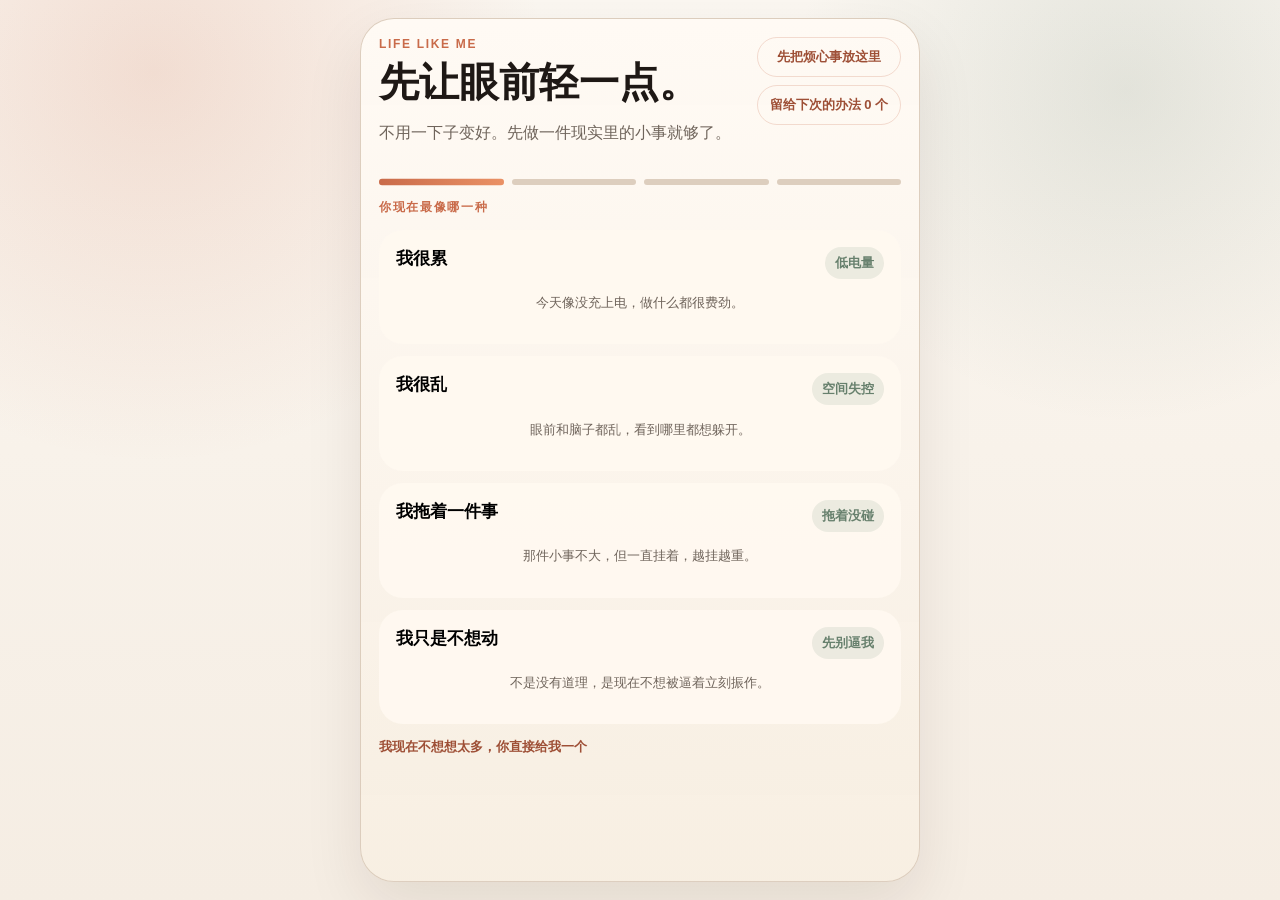
==== commit edd8a5b2: "Add annoyance inbox and user-provided context flow" ====
--- a/index.html
+++ b/index.html
@@ -16,7 +16,10 @@
           <h1>先让眼前轻一点。</h1>
           <p class="subtitle">不用一下子变好。先做一件现实里的小事就够了。</p>
         </div>
-        <button class="ghost-pill" id="savedEntry" type="button">留给下次的办法</button>
+        <div class="header-actions">
+          <button class="ghost-pill" id="inboxEntry" type="button">先把烦心事放这里</button>
+          <button class="ghost-pill" id="savedEntry" type="button">留给下次的办法</button>
+        </div>
       </header>
 
       <div class="progress-row">
@@ -111,6 +114,25 @@
         </div>
         <div class="saved-list" id="savedList"></div>
       </section>
+
+      <section class="saved-sheet" id="inboxSheet">
+        <div class="saved-sheet-head">
+          <div>
+            <p class="screen-kicker">先把它放在这里</p>
+            <h2 class="sheet-title">烦心事收集箱</h2>
+          </div>
+          <button class="ghost-pill" id="closeInbox" type="button">收起</button>
+        </div>
+        <div class="inbox-form">
+          <label class="inbox-label" for="annoyanceInput">最近一直挂在你心里的小事</label>
+          <textarea id="annoyanceInput" class="inbox-textarea" placeholder="比如：一直没回的消息、床边那堆衣服、还没处理的快递箱……"></textarea>
+          <div class="action-row">
+            <button class="primary-button" id="saveAnnoyance" type="button">先放进去</button>
+            <button class="secondary-button" id="pickFromInbox" type="button">从里面替我挑一个</button>
+          </div>
+        </div>
+        <div class="saved-list" id="inboxList"></div>
+      </section>
     </section>
   </main>
 
--- a/assets/styles.css
+++ b/assets/styles.css
@@ -55,6 +55,12 @@
   margin-bottom: 16px;
 }
 
+.header-actions {
+  display: flex;
+  flex-direction: column;
+  gap: 8px;
+}
+
 .eyebrow,
 .screen-kicker {
   margin: 0 0 10px;
@@ -339,6 +345,35 @@
   margin-bottom: 12px;
 }
 
+.inbox-form {
+  display: grid;
+  gap: 10px;
+  margin-bottom: 14px;
+}
+
+.inbox-label {
+  font-size: 13px;
+  color: var(--muted);
+  font-weight: 700;
+}
+
+.inbox-textarea {
+  width: 100%;
+  min-height: 110px;
+  resize: vertical;
+  border: 1px solid rgba(216, 199, 182, 0.92);
+  border-radius: 18px;
+  padding: 14px;
+  font: inherit;
+  color: var(--ink);
+  background: rgba(255, 255, 255, 0.86);
+}
+
+.inbox-textarea:focus {
+  outline: 2px solid rgba(201, 107, 74, 0.22);
+  border-color: rgba(201, 107, 74, 0.4);
+}
+
 .saved-card.empty {
   cursor: default;
   border-style: dashed;
@@ -365,7 +400,8 @@
     padding: 14px;
   }
   .app-header,
-  .saved-sheet-head { display: grid; }
+  .saved-sheet-head,
+  .header-actions { display: grid; }
   .ghost-pill,
   .primary-button,
   .secondary-button,
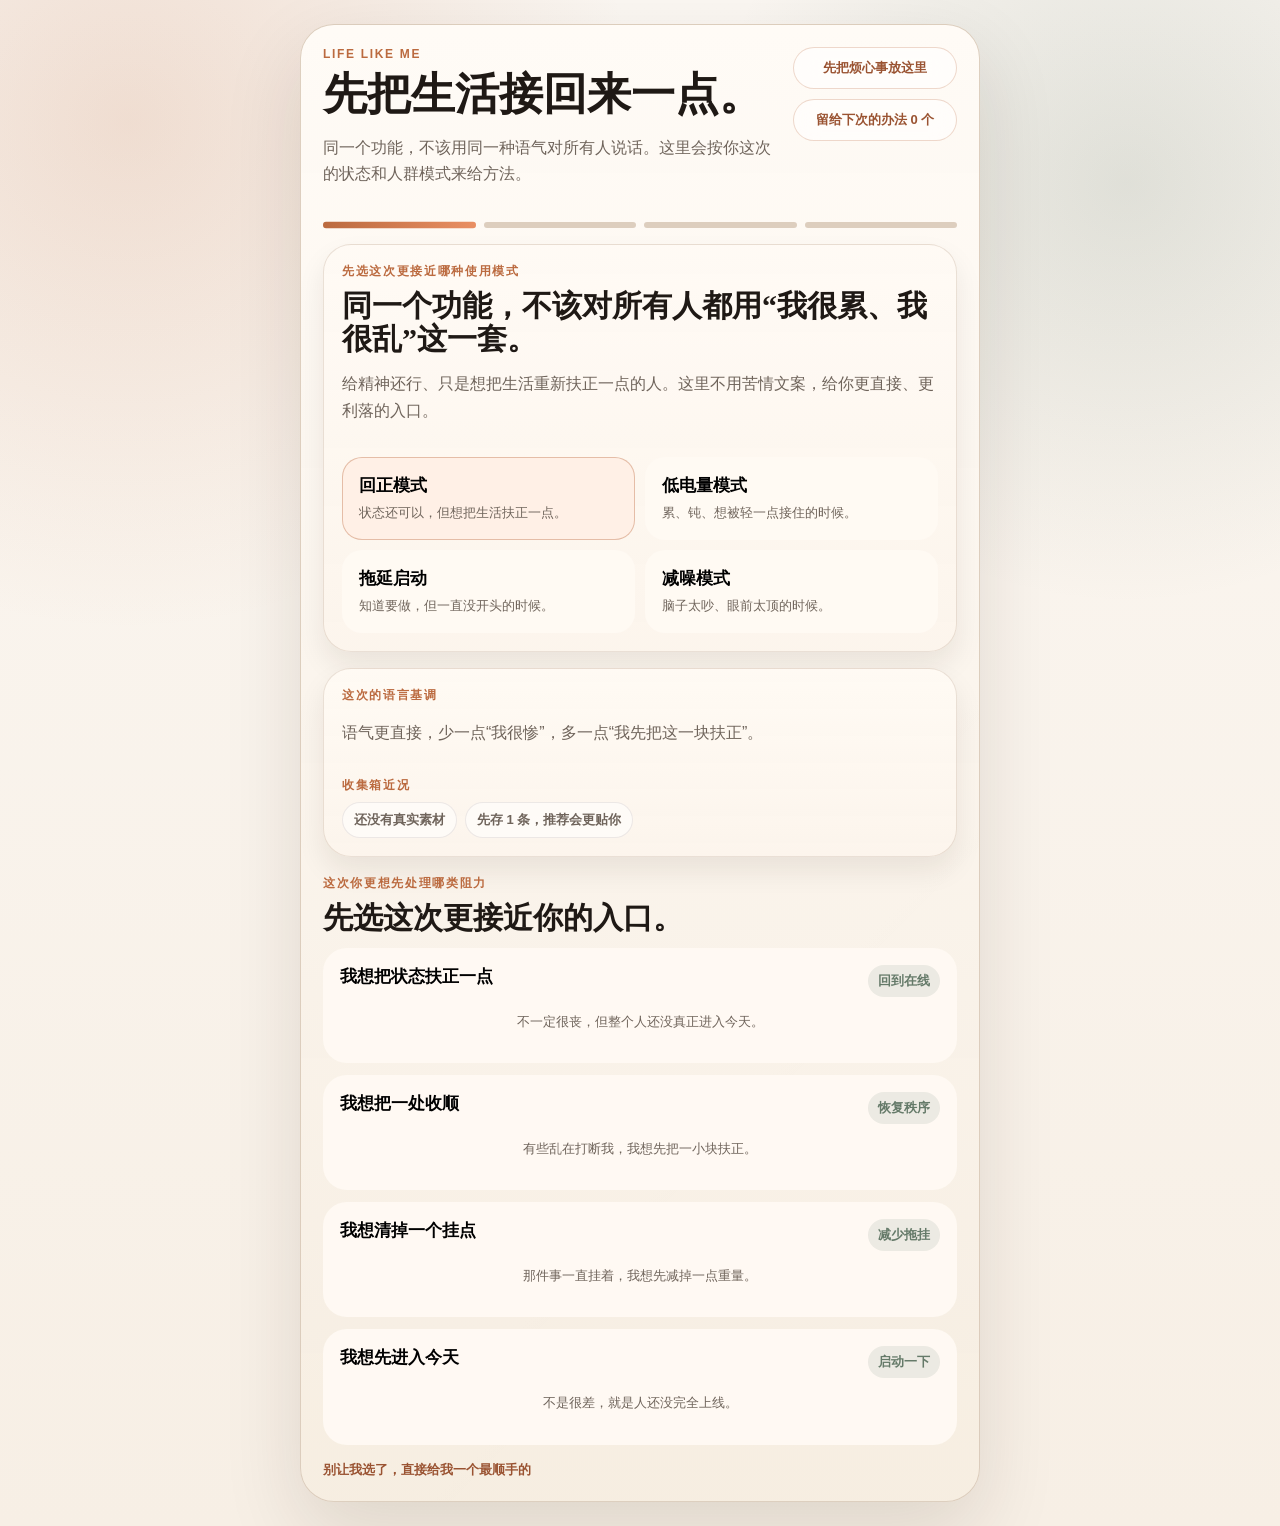
==== commit b21f3232: "Refine multi-mode guidance flow" ====
--- a/index.html
+++ b/index.html
@@ -4,7 +4,7 @@
   <meta charset="UTF-8">
   <meta name="viewport" content="width=device-width, initial-scale=1.0">
   <title>Life Like Me</title>
-  <meta name="description" content="一个帮你在现实里先做一件小事、把生活接回来一点的原型。">
+  <meta name="description" content="一个会按不同人群切换语气，并结合真实烦心事素材来给出现实入口动作的原型。">
   <link rel="stylesheet" href="./assets/styles.css">
 </head>
 <body>
@@ -13,8 +13,8 @@
       <header class="app-header">
         <div>
           <p class="eyebrow">Life Like Me</p>
-          <h1>先让眼前轻一点。</h1>
-          <p class="subtitle">不用一下子变好。先做一件现实里的小事就够了。</p>
+          <h1>先把生活接回来一点。</h1>
+          <p class="subtitle">同一个功能，不该用同一种语气对所有人说话。这里会按你这次的状态和人群模式来给方法。</p>
         </div>
         <div class="header-actions">
           <button class="ghost-pill" id="inboxEntry" type="button">先把烦心事放这里</button>
@@ -30,39 +30,75 @@
       </div>
 
       <section class="screen is-active" data-screen="state">
-        <p class="screen-kicker">你现在最像哪一种</p>
+        <section class="mode-panel">
+          <div class="mode-copy">
+            <p class="screen-kicker">先选这次更接近哪种使用模式</p>
+            <h2 class="screen-title compact">同一个功能，不该对所有人都用“我很累、我很乱”这一套。</h2>
+            <p class="subtitle" id="profileSummary"></p>
+          </div>
+          <div class="persona-grid" id="profileCards"></div>
+        </section>
+
+        <section class="insight-panel">
+          <div>
+            <p class="insight-label">这次的语言基调</p>
+            <p class="insight-copy" id="toneHint"></p>
+          </div>
+          <div>
+            <p class="insight-label">收集箱近况</p>
+            <div class="insight-chips" id="inboxStats"></div>
+          </div>
+        </section>
+
+        <p class="screen-kicker" id="stateKicker">你现在更接近哪一种</p>
+        <h2 class="screen-title compact" id="stateHeading">先选这次更接近你的入口。</h2>
         <div class="card-list" id="stateCards"></div>
         <button class="text-button" id="quickDecide" type="button">我现在不想想太多，你直接给我一个</button>
       </section>
 
       <section class="screen" data-screen="scene">
-        <p class="screen-kicker">现在最卡的是哪一块</p>
+        <p class="screen-kicker" id="sceneKicker">现在最卡的是哪一块</p>
         <h2 class="screen-title" id="sceneHeading">我先知道你是卡在哪。</h2>
         <div class="card-list" id="sceneCards"></div>
         <button class="text-button" id="skipScene" type="button">这一题我不想答，你替我判断</button>
       </section>
 
       <section class="screen" data-screen="support">
-        <p class="screen-kicker">这一次，你想被怎么帮</p>
+        <p class="screen-kicker" id="supportKicker">这一次，你想被怎么帮</p>
+        <h2 class="screen-title compact" id="supportHeading">我会按你的模式来收窄建议。</h2>
         <div class="support-grid" id="supportCards"></div>
       </section>
 
       <section class="screen" data-screen="ritual">
         <div class="meta-row">
+          <span class="meta-pill" id="profilePill">模式：回正模式</span>
           <span class="meta-pill" id="statePill">状态：未选择</span>
           <span class="meta-pill" id="scenePill">场景：未选择</span>
         </div>
+
+        <div class="analysis-card">
+          <p class="screen-kicker">这次的判断</p>
+          <p class="analysis-copy" id="analysisCopy">先选前面的内容，我再解释为什么这条建议更适合你。</p>
+          <div class="reason-chips" id="reasonChips"></div>
+        </div>
+
+        <div class="reality-card" id="realityCard" hidden>
+          <p class="screen-kicker">参考了你的现实素材</p>
+          <h3 class="reality-title" id="realityTitle">还没有引用收集箱内容</h3>
+          <p class="card-desc" id="realityCopy"></p>
+        </div>
+
         <p class="screen-kicker">给你的这一件事</p>
         <h2 class="ritual-title" id="ritualTitle">先选前面的内容，我再把这一件事递给你。</h2>
-        <p class="ritual-copy" id="ritualCopy">我不会让你一下跳出当前状态，也不会硬塞一个不贴合的动作给你。</p>
+        <p class="ritual-copy" id="ritualCopy">这里不会把同一种语言和方法塞给所有人。</p>
 
         <div class="ritual-box">
           <div class="ritual-focus">
             <p class="ritual-label">现在只做这一件</p>
             <ol class="ritual-steps" id="ritualSteps">
-              <li>先选一个状态</li>
-              <li>再选一下眼前最卡的地方</li>
-              <li>再告诉我这次你更想被怎么帮</li>
+              <li>先选这次更接近你的人群模式</li>
+              <li>再选眼前最卡的地方</li>
+              <li>再告诉我你更希望我怎么帮</li>
             </ol>
           </div>
 
@@ -103,38 +139,44 @@
           <button class="secondary-button" id="restartButton" type="button">再来一次</button>
         </div>
       </section>
-
-      <section class="saved-sheet" id="savedSheet">
-        <div class="saved-sheet-head">
-          <div>
-            <p class="screen-kicker">下次可以直接从这里开始</p>
-            <h2 class="sheet-title">留给下次的办法</h2>
-          </div>
-          <button class="ghost-pill" id="closeSaved" type="button">收起</button>
-        </div>
-        <div class="saved-list" id="savedList"></div>
-      </section>
-
-      <section class="saved-sheet" id="inboxSheet">
-        <div class="saved-sheet-head">
-          <div>
-            <p class="screen-kicker">先把它放在这里</p>
-            <h2 class="sheet-title">烦心事收集箱</h2>
-          </div>
-          <button class="ghost-pill" id="closeInbox" type="button">收起</button>
-        </div>
-        <div class="inbox-form">
-          <label class="inbox-label" for="annoyanceInput">最近一直挂在你心里的小事</label>
-          <textarea id="annoyanceInput" class="inbox-textarea" placeholder="比如：一直没回的消息、床边那堆衣服、还没处理的快递箱……"></textarea>
-          <div class="action-row">
-            <button class="primary-button" id="saveAnnoyance" type="button">先放进去</button>
-            <button class="secondary-button" id="pickFromInbox" type="button">从里面替我挑一个</button>
-          </div>
-        </div>
-        <div class="saved-list" id="inboxList"></div>
-      </section>
     </section>
   </main>
+
+  <button class="sheet-backdrop" id="sheetBackdrop" type="button" aria-label="关闭弹层"></button>
+
+  <section class="overlay-sheet" id="savedSheet" aria-hidden="true">
+    <div class="saved-sheet-head">
+      <div>
+        <p class="screen-kicker">下次可以直接从这里开始</p>
+        <h2 class="sheet-title">留给下次的办法</h2>
+      </div>
+      <button class="ghost-pill" id="closeSaved" type="button">收起</button>
+    </div>
+    <div class="saved-list" id="savedList"></div>
+  </section>
+
+  <section class="overlay-sheet" id="inboxSheet" aria-hidden="true">
+    <div class="saved-sheet-head">
+      <div>
+        <p class="screen-kicker">先把真实烦点存下来</p>
+        <h2 class="sheet-title">烦心事收集箱</h2>
+      </div>
+      <button class="ghost-pill" id="closeInbox" type="button">收起</button>
+    </div>
+    <div class="inbox-toolbar">
+      <p class="card-desc" id="inboxHelper">它会做粗分，不会把你的输入当成心理诊断。</p>
+      <div class="insight-chips" id="inboxCategorySummary"></div>
+    </div>
+    <div class="inbox-form">
+      <label class="inbox-label" for="annoyanceInput">最近一直挂在你心里的小事</label>
+      <textarea id="annoyanceInput" class="inbox-textarea" placeholder="比如：一直没回的消息、床边那堆衣服、还没处理的快递箱、明天要带的文件……"></textarea>
+      <div class="action-row">
+        <button class="primary-button" id="saveAnnoyance" type="button">先放进去</button>
+        <button class="secondary-button" id="pickFromInbox" type="button">从里面替我挑一个</button>
+      </div>
+    </div>
+    <div class="saved-list" id="inboxList"></div>
+  </section>
 
   <script src="./assets/app.js"></script>
 </body>
--- a/assets/styles.css
+++ b/assets/styles.css
@@ -1,48 +1,66 @@
 :root {
-  --paper: #f5ede3;
-  --card: rgba(255, 249, 241, 0.96);
-  --ink: #1e1815;
+  --paper: #f7efe5;
+  --paper-deep: #efe1d0;
+  --card: rgba(255, 250, 244, 0.96);
+  --card-strong: rgba(255, 247, 238, 0.98);
+  --ink: #1f1915;
   --muted: #6f645b;
-  --line: #d8c7b6;
-  --accent: #c96b4a;
-  --accent-soft: #fff0e8;
-  --accent-deep: #9e4f36;
-  --sage: #67806d;
-  --sage-soft: #edf5ef;
-  --shadow: 0 24px 60px rgba(40, 25, 12, 0.09);
-  --shadow-soft: 0 12px 26px rgba(40, 25, 12, 0.08);
+  --line: rgba(179, 154, 132, 0.28);
+  --accent: #bb6a3f;
+  --accent-soft: #fff0e6;
+  --accent-deep: #9a5332;
+  --sage: #657a69;
+  --sage-soft: #eef5f0;
+  --plum: #6c5964;
+  --shadow: 0 30px 80px rgba(40, 25, 12, 0.12);
+  --shadow-soft: 0 14px 28px rgba(40, 25, 12, 0.08);
   --radius-xl: 34px;
   --radius-lg: 24px;
   --radius-md: 18px;
-}
-
-* { box-sizing: border-box; }
-html, body { margin: 0; padding: 0; min-height: 100%; }
+  --radius-sm: 14px;
+}
+
+* {
+  box-sizing: border-box;
+}
+
+html,
+body {
+  margin: 0;
+  padding: 0;
+  min-height: 100%;
+}
 
 body {
   font-family: "Noto Sans SC", "PingFang SC", "Microsoft YaHei", sans-serif;
   color: var(--ink);
   background:
-    radial-gradient(circle at 12% 8%, rgba(201, 107, 74, 0.18), transparent 28%),
-    radial-gradient(circle at 88% 10%, rgba(103, 128, 109, 0.16), transparent 24%),
-    linear-gradient(180deg, #fbf7f1 0%, var(--paper) 100%);
+    radial-gradient(circle at 10% 8%, rgba(187, 106, 63, 0.18), transparent 28%),
+    radial-gradient(circle at 88% 12%, rgba(101, 122, 105, 0.18), transparent 24%),
+    linear-gradient(180deg, #fbf7f2 0%, var(--paper) 100%);
+}
+
+body.has-sheet {
+  overflow: hidden;
 }
 
 .app-shell {
   min-height: 100vh;
   display: grid;
   place-items: center;
-  padding: 18px;
+  padding: 24px 18px;
 }
 
 .app-frame {
-  width: min(100%, 560px);
-  min-height: min(900px, calc(100vh - 36px));
-  background: linear-gradient(180deg, rgba(255, 250, 244, 0.98), rgba(247, 238, 226, 0.96));
+  width: min(100%, 680px);
+  min-height: min(940px, calc(100vh - 48px));
+  background:
+    linear-gradient(180deg, rgba(255, 251, 246, 0.98), rgba(246, 237, 225, 0.96)),
+    linear-gradient(135deg, rgba(255, 255, 255, 0.2), transparent);
   border: 1px solid rgba(216, 199, 182, 0.86);
   border-radius: var(--radius-xl);
   box-shadow: var(--shadow);
-  padding: 18px;
+  padding: 22px;
   position: relative;
   overflow: hidden;
 }
@@ -51,23 +69,27 @@
   display: flex;
   justify-content: space-between;
   align-items: start;
-  gap: 12px;
-  margin-bottom: 16px;
+  gap: 18px;
+  margin-bottom: 18px;
 }
 
 .header-actions {
   display: flex;
   flex-direction: column;
-  gap: 8px;
+  gap: 10px;
+  min-width: 164px;
 }
 
 .eyebrow,
-.screen-kicker {
+.screen-kicker,
+.insight-label,
+.ritual-label,
+.timer-label {
   margin: 0 0 10px;
   font-size: 12px;
   text-transform: uppercase;
   letter-spacing: 0.14em;
-  font-weight: 700;
+  font-weight: 800;
   color: var(--accent);
 }
 
@@ -75,44 +97,62 @@
 .screen-title,
 .ritual-title,
 .focus-title,
-.sheet-title {
+.sheet-title,
+.reality-title {
   margin: 0;
   font-family: "Georgia", "Times New Roman", serif;
   line-height: 1.08;
 }
 
-h1 { font-size: clamp(30px, 5vw, 40px); margin-bottom: 8px; }
+h1 {
+  font-size: clamp(34px, 5vw, 44px);
+  margin-bottom: 10px;
+}
+
+.screen-title.compact {
+  font-size: clamp(24px, 4vw, 30px);
+}
+
 .subtitle,
 .ritual-copy,
 .timer-note,
 .focus-copy,
 .afterglow,
 .card-desc,
-.support-desc { color: var(--muted); line-height: 1.65; }
+.support-desc,
+.insight-copy,
+.analysis-copy {
+  color: var(--muted);
+  line-height: 1.68;
+}
 
 .ghost-pill,
 .meta-pill,
 .tag,
 .timer-chip,
-.text-button {
+.text-button,
+.tiny-button,
+.reason-chip,
+.insight-chip {
   border-radius: 999px;
   font-size: 13px;
   font-weight: 700;
 }
 
 .ghost-pill {
-  border: 1px solid rgba(201, 107, 74, 0.22);
-  background: transparent;
+  border: 1px solid rgba(187, 106, 63, 0.25);
+  background: rgba(255, 255, 255, 0.55);
   color: var(--accent-deep);
-  padding: 10px 12px;
+  padding: 11px 13px;
   cursor: pointer;
+  backdrop-filter: blur(12px);
 }
 
 .progress-row {
   display: grid;
   grid-template-columns: repeat(4, 1fr);
   gap: 8px;
-  margin-bottom: 14px;
+  margin-bottom: 16px;
 }
 
 .progress-dot {
@@ -123,7 +163,7 @@
 }
 
 .progress-dot.is-active {
-  background: linear-gradient(90deg, var(--accent), #ea9165);
+  background: linear-gradient(90deg, var(--accent), #e98f63);
   transform: scaleY(1.08);
 }
 
@@ -132,7 +172,108 @@
   animation: fadeSlide 220ms ease;
 }
 
-.screen.is-active { display: block; }
+.screen.is-active {
+  display: block;
+}
+
+.mode-panel,
+.insight-panel,
+.analysis-card,
+.reality-card {
+  background: linear-gradient(180deg, rgba(255, 250, 244, 0.95), rgba(252, 244, 236, 0.92));
+  border: 1px solid var(--line);
+  border-radius: 28px;
+  padding: 18px;
+  box-shadow: var(--shadow-soft);
+}
+
+.mode-panel {
+  display: grid;
+  gap: 16px;
+  margin-bottom: 16px;
+}
+
+.persona-grid {
+  display: grid;
+  grid-template-columns: repeat(2, minmax(0, 1fr));
+  gap: 10px;
+}
+
+.persona-card {
+  border: 1px solid transparent;
+  background: var(--card);
+  border-radius: 20px;
+  padding: 16px;
+  text-align: left;
+  cursor: pointer;
+  transition: transform 160ms ease, border-color 160ms ease, box-shadow 160ms ease, background 160ms ease;
+}
+
+.persona-card:hover,
+.select-card:hover,
+.support-card:hover,
+.completion-card:hover,
+.saved-card:hover,
+.ghost-pill:hover,
+.timer-chip:hover,
+.tiny-button:hover {
+  transform: translateY(-2px);
+  box-shadow: var(--shadow-soft);
+}
+
+.persona-card.is-selected,
+.select-card.is-selected,
+.support-card.is-selected,
+.completion-card.is-selected,
+.saved-card.is-selected {
+  border-color: rgba(187, 106, 63, 0.38);
+  background: var(--accent-soft);
+}
+
+.persona-name {
+  display: block;
+  font-size: 17px;
+  font-weight: 800;
+  margin-bottom: 6px;
+}
+
+.persona-copy,
+.saved-meta {
+  color: var(--muted);
+  line-height: 1.55;
+  font-size: 13px;
+}
+
+.insight-panel {
+  display: grid;
+  gap: 14px;
+  margin-bottom: 18px;
+}
+
+.insight-label {
+  margin-bottom: 8px;
+}
+
+.insight-chips,
+.reason-chips {
+  display: flex;
+  flex-wrap: wrap;
+  gap: 8px;
+}
+
+.insight-chip,
+.reason-chip {
+  padding: 8px 11px;
+  background: rgba(255, 255, 255, 0.78);
+  color: var(--plum);
+  border: 1px solid rgba(108, 89, 100, 0.12);
+}
+
+.insight-chip.is-empty,
+.reason-chip.is-empty {
+  color: var(--muted);
+  background: rgba(255, 255, 255, 0.55);
+}
 
 .card-list,
 .support-grid,
@@ -144,7 +285,9 @@
 
 .card-list,
 .support-grid,
-.completion-list { margin-top: 14px; }
+.completion-list {
+  margin-top: 14px;
+}
 
 .select-card,
 .support-card,
@@ -158,26 +301,19 @@
   transition: transform 160ms ease, border-color 160ms ease, box-shadow 160ms ease, background 160ms ease;
 }
 
-.select-card:hover,
-.support-card:hover,
-.completion-card:hover,
-.saved-card:hover {
-  transform: translateY(-2px);
-  box-shadow: var(--shadow-soft);
-}
-
-.select-card.is-selected,
-.support-card.is-selected,
-.completion-card.is-selected,
-.saved-card.is-selected {
-  border-color: rgba(201, 107, 74, 0.42);
-  background: var(--accent-soft);
+.saved-card {
+  cursor: default;
+}
+
+.saved-card.is-clickable {
+  cursor: pointer;
 }
 
 .card-head,
 .saved-head {
   display: flex;
   justify-content: space-between;
+  align-items: start;
   gap: 10px;
   margin-bottom: 8px;
 }
@@ -189,13 +325,14 @@
 }
 
 .tag {
-  background: rgba(103, 128, 109, 0.12);
+  background: rgba(101, 122, 105, 0.12);
   color: var(--sage);
   padding: 7px 10px;
+  white-space: nowrap;
 }
 
 .text-button {
-  margin-top: 14px;
+  margin-top: 16px;
   border: 0;
   background: transparent;
   color: var(--accent-deep);
@@ -212,16 +349,26 @@
 }
 
 .meta-pill {
-  background: #efe2d5;
+  background: rgba(239, 226, 213, 0.92);
   color: var(--muted);
   padding: 8px 12px;
 }
 
+.analysis-card,
+.reality-card {
+  margin-bottom: 14px;
+}
+
+.reality-title {
+  font-size: 22px;
+  margin-bottom: 8px;
+}
+
 .ritual-box {
   margin-top: 16px;
-  background: linear-gradient(180deg, #fff9f2, #fff1e6);
-  border: 1px solid rgba(201, 107, 74, 0.16);
-  border-radius: 26px;
+  background: linear-gradient(180deg, #fff9f2, #fff0e3);
+  border: 1px solid rgba(187, 106, 63, 0.16);
+  border-radius: 28px;
   overflow: hidden;
 }
 
@@ -230,15 +377,12 @@
   padding: 18px;
 }
 
-.ritual-focus { border-bottom: 1px solid rgba(201, 107, 74, 0.12); }
+.ritual-focus {
+  border-bottom: 1px solid rgba(187, 106, 63, 0.12);
+}
 
 .ritual-label,
 .timer-label {
-  margin: 0 0 10px;
-  font-size: 12px;
-  text-transform: uppercase;
-  letter-spacing: 0.1em;
-  font-weight: 700;
   color: var(--muted);
 }
 
@@ -247,50 +391,75 @@
   padding: 0;
   display: grid;
   gap: 10px;
-  line-height: 1.6;
+  line-height: 1.62;
 }
 
 .timer-chips,
-.action-row {
+.action-row,
+.inline-actions {
   display: flex;
   flex-wrap: wrap;
   gap: 10px;
 }
 
 .timer-chip {
-  border: 1px solid rgba(201, 107, 74, 0.22);
-  background: rgba(255, 255, 255, 0.8);
+  border: 1px solid rgba(187, 106, 63, 0.22);
+  background: rgba(255, 255, 255, 0.82);
   color: var(--ink);
   padding: 10px 14px;
   cursor: pointer;
 }
 
 .timer-chip.is-selected {
-  background: rgba(201, 107, 74, 0.14);
-  border-color: rgba(201, 107, 74, 0.42);
-}
-
-.timer-block { margin-top: 14px; }
-.timer-time { margin: 0; font-size: 48px; font-weight: 800; letter-spacing: -0.04em; }
+  background: rgba(187, 106, 63, 0.14);
+  border-color: rgba(187, 106, 63, 0.42);
+}
+
+.timer-block {
+  margin-top: 14px;
+}
+
+.timer-time {
+  margin: 0;
+  font-size: 48px;
+  font-weight: 800;
+  letter-spacing: -0.04em;
+}
 
 .primary-button,
-.secondary-button {
+.secondary-button,
+.tiny-button {
   border: 0;
   border-radius: 999px;
   padding: 13px 18px;
   font-size: 14px;
   font-weight: 800;
   cursor: pointer;
-  transition: transform 160ms ease, opacity 160ms ease;
-}
-
-.primary-button:hover,
-.secondary-button:hover,
-.ghost-pill:hover,
-.timer-chip:hover { transform: translateY(-1px); opacity: 0.96; }
-
-.primary-button { background: var(--ink); color: #fff9f2; }
-.secondary-button { background: rgba(255, 255, 255, 0.84); color: var(--ink); border: 1px solid rgba(216, 199, 182, 0.92); }
+  transition: transform 160ms ease, opacity 160ms ease, box-shadow 160ms ease;
+}
+
+.primary-button {
+  background: var(--ink);
+  color: #fff9f2;
+}
+
+.secondary-button {
+  background: rgba(255, 255, 255, 0.84);
+  color: var(--ink);
+  border: 1px solid rgba(216, 199, 182, 0.92);
+}
+
+.tiny-button {
+  padding: 10px 12px;
+  background: rgba(187, 106, 63, 0.1);
+  color: var(--accent-deep);
+}
+
+.tiny-button.is-muted {
+  background: rgba(255, 255, 255, 0.88);
+  color: var(--muted);
+  border: 1px solid rgba(216, 199, 182, 0.92);
+}
 
 .focus-screen {
   text-align: center;
@@ -307,35 +476,25 @@
 .focus-step {
   margin: 18px 0 24px;
   padding: 18px;
-  border-radius: 22px;
+  border-radius: 24px;
   background: var(--sage-soft);
   color: var(--sage);
   font-size: 18px;
-  line-height: 1.55;
+  line-height: 1.6;
 }
 
 .afterglow {
   margin-top: 14px;
-  padding: 16px;
-  border-radius: 22px;
-  background: rgba(103, 128, 109, 0.08);
+  padding: 18px;
+  border-radius: 24px;
+  background: rgba(101, 122, 105, 0.08);
   display: none;
 }
 
-.afterglow.is-visible { display: block; animation: fadeSlide 220ms ease; }
-
-.saved-sheet {
-  position: absolute;
-  inset: auto 18px 18px 18px;
-  background: rgba(255, 249, 241, 0.98);
-  border: 1px solid rgba(216, 199, 182, 0.92);
-  border-radius: 28px;
-  box-shadow: var(--shadow);
-  padding: 18px;
-  display: none;
-}
-
-.saved-sheet.is-open { display: block; animation: riseUp 220ms ease; }
+.afterglow.is-visible {
+  display: block;
+  animation: fadeSlide 220ms ease;
+}
 
 .saved-sheet-head {
   display: flex;
@@ -345,10 +504,68 @@
   margin-bottom: 12px;
 }
 
+.saved-card.empty {
+  border-style: dashed;
+  cursor: default;
+}
+
+.saved-card.empty:hover {
+  transform: none;
+  box-shadow: none;
+}
+
+.sheet-backdrop {
+  position: fixed;
+  inset: 0;
+  border: 0;
+  background: rgba(24, 17, 14, 0.28);
+  backdrop-filter: blur(6px);
+  opacity: 0;
+  pointer-events: none;
+  transition: opacity 180ms ease;
+}
+
+.sheet-backdrop.is-open {
+  opacity: 1;
+  pointer-events: auto;
+}
+
+.overlay-sheet {
+  position: fixed;
+  inset: 32px 24px auto;
+  width: min(760px, calc(100vw - 48px));
+  max-height: calc(100vh - 64px);
+  margin: 0 auto;
+  left: 50%;
+  transform: translate(-50%, 22px);
+  background: rgba(255, 249, 241, 0.98);
+  border: 1px solid rgba(216, 199, 182, 0.92);
+  border-radius: 30px;
+  box-shadow: var(--shadow);
+  padding: 20px;
+  overflow-y: auto;
+  opacity: 0;
+  pointer-events: none;
+  transition: opacity 200ms ease, transform 200ms ease;
+  z-index: 20;
+}
+
+.overlay-sheet.is-open {
+  opacity: 1;
+  transform: translate(-50%, 0);
+  pointer-events: auto;
+}
+
+.inbox-toolbar {
+  display: grid;
+  gap: 12px;
+  margin-bottom: 16px;
+}
+
 .inbox-form {
   display: grid;
   gap: 10px;
-  margin-bottom: 14px;
+  margin-bottom: 16px;
 }
 
 .inbox-label {
@@ -359,53 +576,81 @@
 
 .inbox-textarea {
   width: 100%;
-  min-height: 110px;
+  min-height: 132px;
   resize: vertical;
   border: 1px solid rgba(216, 199, 182, 0.92);
-  border-radius: 18px;
+  border-radius: 20px;
   padding: 14px;
   font: inherit;
   color: var(--ink);
-  background: rgba(255, 255, 255, 0.86);
+  background: rgba(255, 255, 255, 0.9);
 }
 
 .inbox-textarea:focus {
-  outline: 2px solid rgba(201, 107, 74, 0.22);
-  border-color: rgba(201, 107, 74, 0.4);
-}
-
-.saved-card.empty {
-  cursor: default;
-  border-style: dashed;
-}
-
-.saved-card.empty:hover { transform: none; box-shadow: none; }
+  outline: 2px solid rgba(187, 106, 63, 0.22);
+  border-color: rgba(187, 106, 63, 0.4);
+}
 
 @keyframes fadeSlide {
-  from { opacity: 0; transform: translateY(10px) scale(0.985); }
-  to { opacity: 1; transform: translateY(0) scale(1); }
-}
-
-@keyframes riseUp {
-  from { opacity: 0; transform: translateY(18px); }
-  to { opacity: 1; transform: translateY(0); }
-}
-
-@media (max-width: 620px) {
-  .app-shell { padding: 10px; }
+  from {
+    opacity: 0;
+    transform: translateY(10px) scale(0.985);
+  }
+
+  to {
+    opacity: 1;
+    transform: translateY(0) scale(1);
+  }
+}
+
+@media (max-width: 720px) {
+  .app-shell {
+    padding: 12px;
+  }
+
   .app-frame {
     width: 100%;
-    min-height: calc(100vh - 20px);
+    min-height: calc(100vh - 24px);
     border-radius: 28px;
-    padding: 14px;
-  }
+    padding: 16px;
+  }
+
   .app-header,
   .saved-sheet-head,
-  .header-actions { display: grid; }
+  .header-actions {
+    display: grid;
+  }
+
+  .persona-grid {
+    grid-template-columns: 1fr;
+  }
+
   .ghost-pill,
   .primary-button,
   .secondary-button,
-  .timer-chip { width: 100%; }
-  h1 { font-size: 34px; }
-  .focus-timer { font-size: 54px; }
-}
+  .timer-chip {
+    width: 100%;
+  }
+
+  h1 {
+    font-size: 34px;
+  }
+
+  .focus-timer {
+    font-size: 54px;
+  }
+
+  .overlay-sheet {
+    inset: auto 0 0;
+    width: 100vw;
+    max-height: min(88vh, 820px);
+    border-radius: 28px 28px 0 0;
+    left: 0;
+    right: 0;
+    transform: translateY(40px);
+  }
+
+  .overlay-sheet.is-open {
+    transform: translateY(0);
+  }
+}
